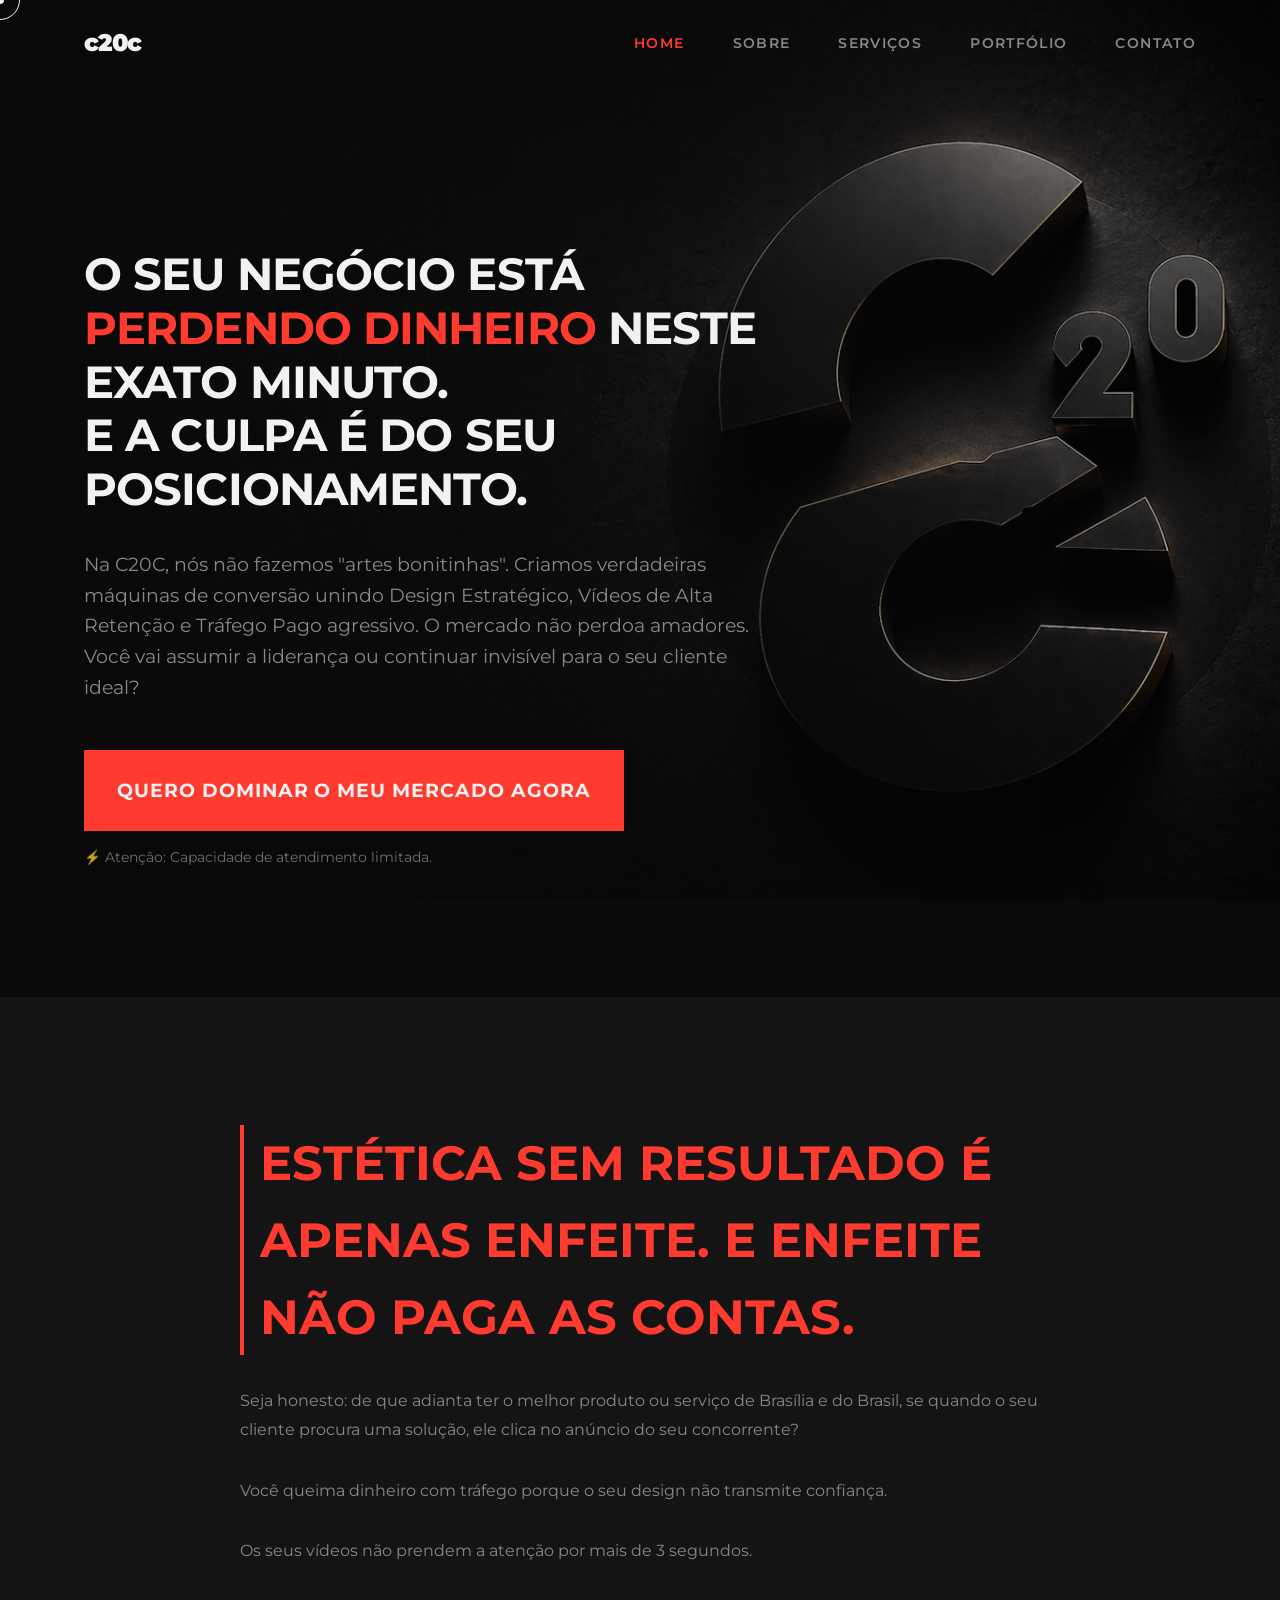
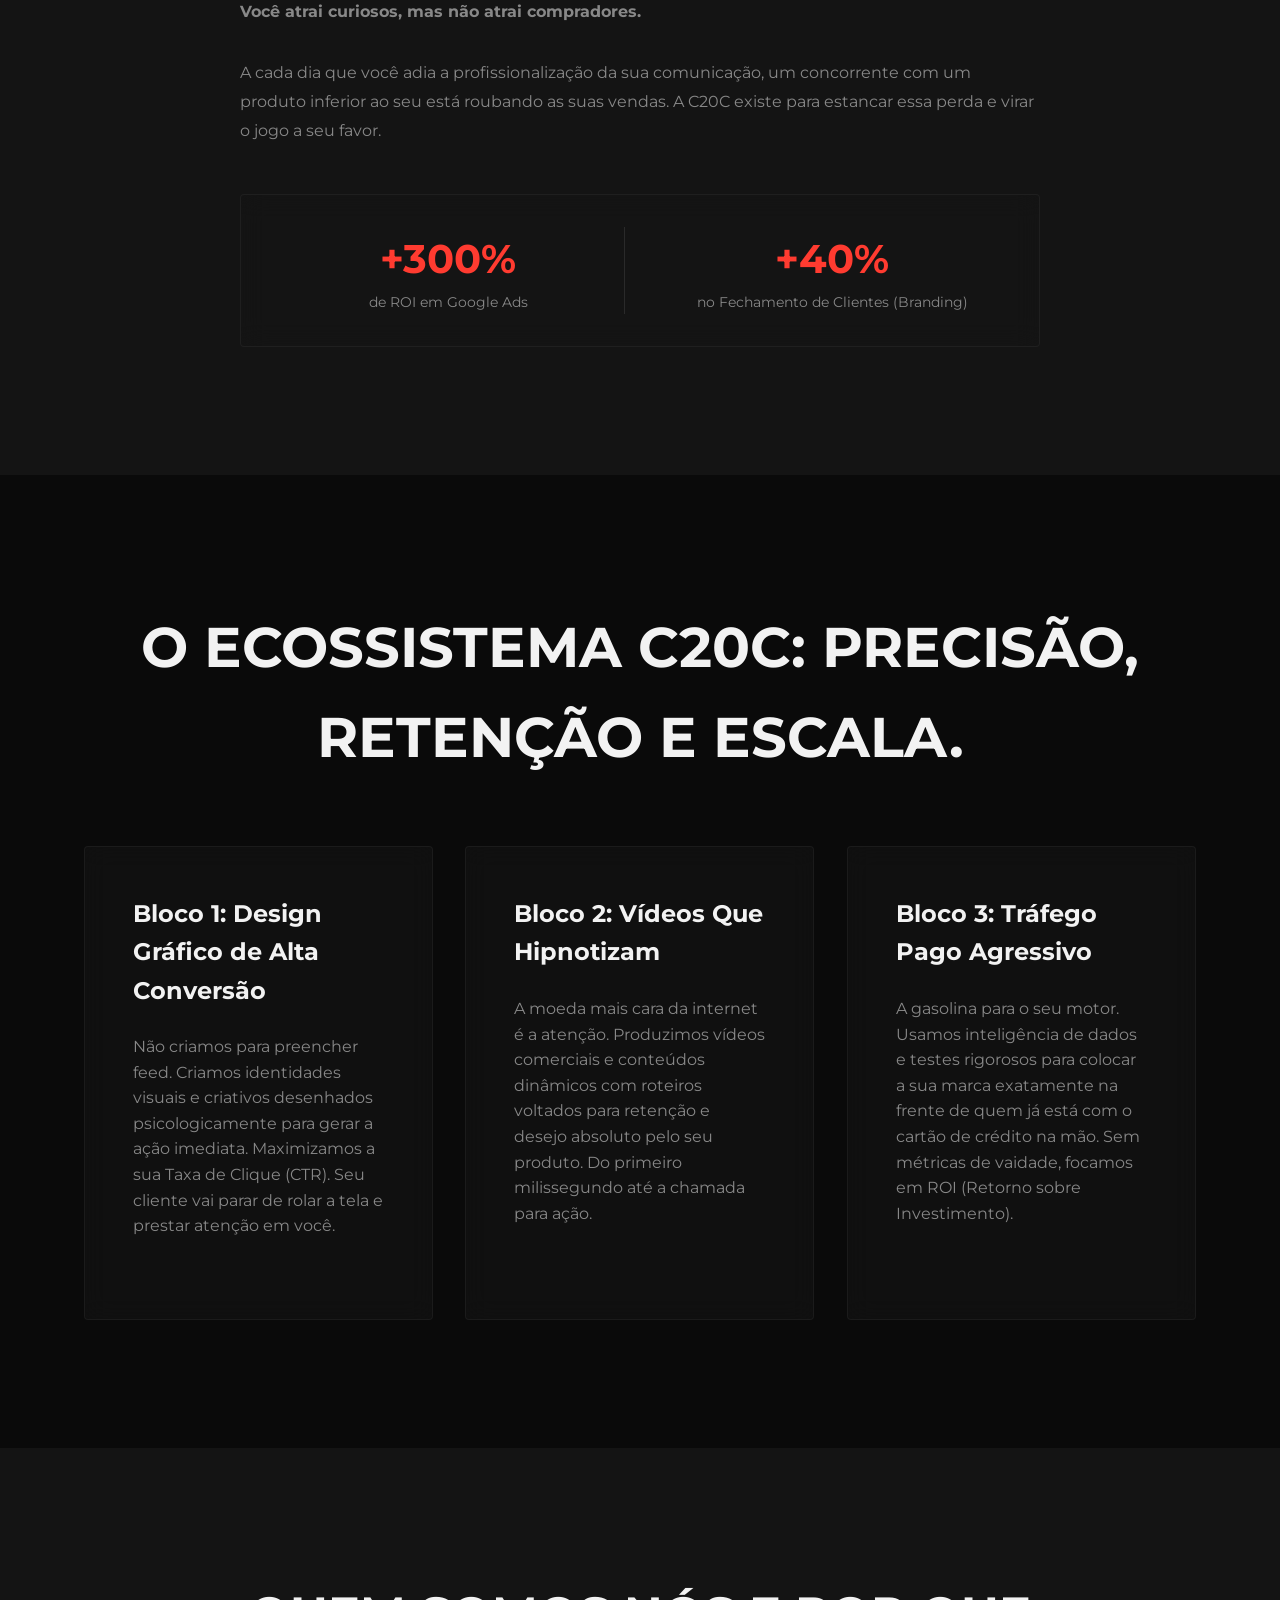
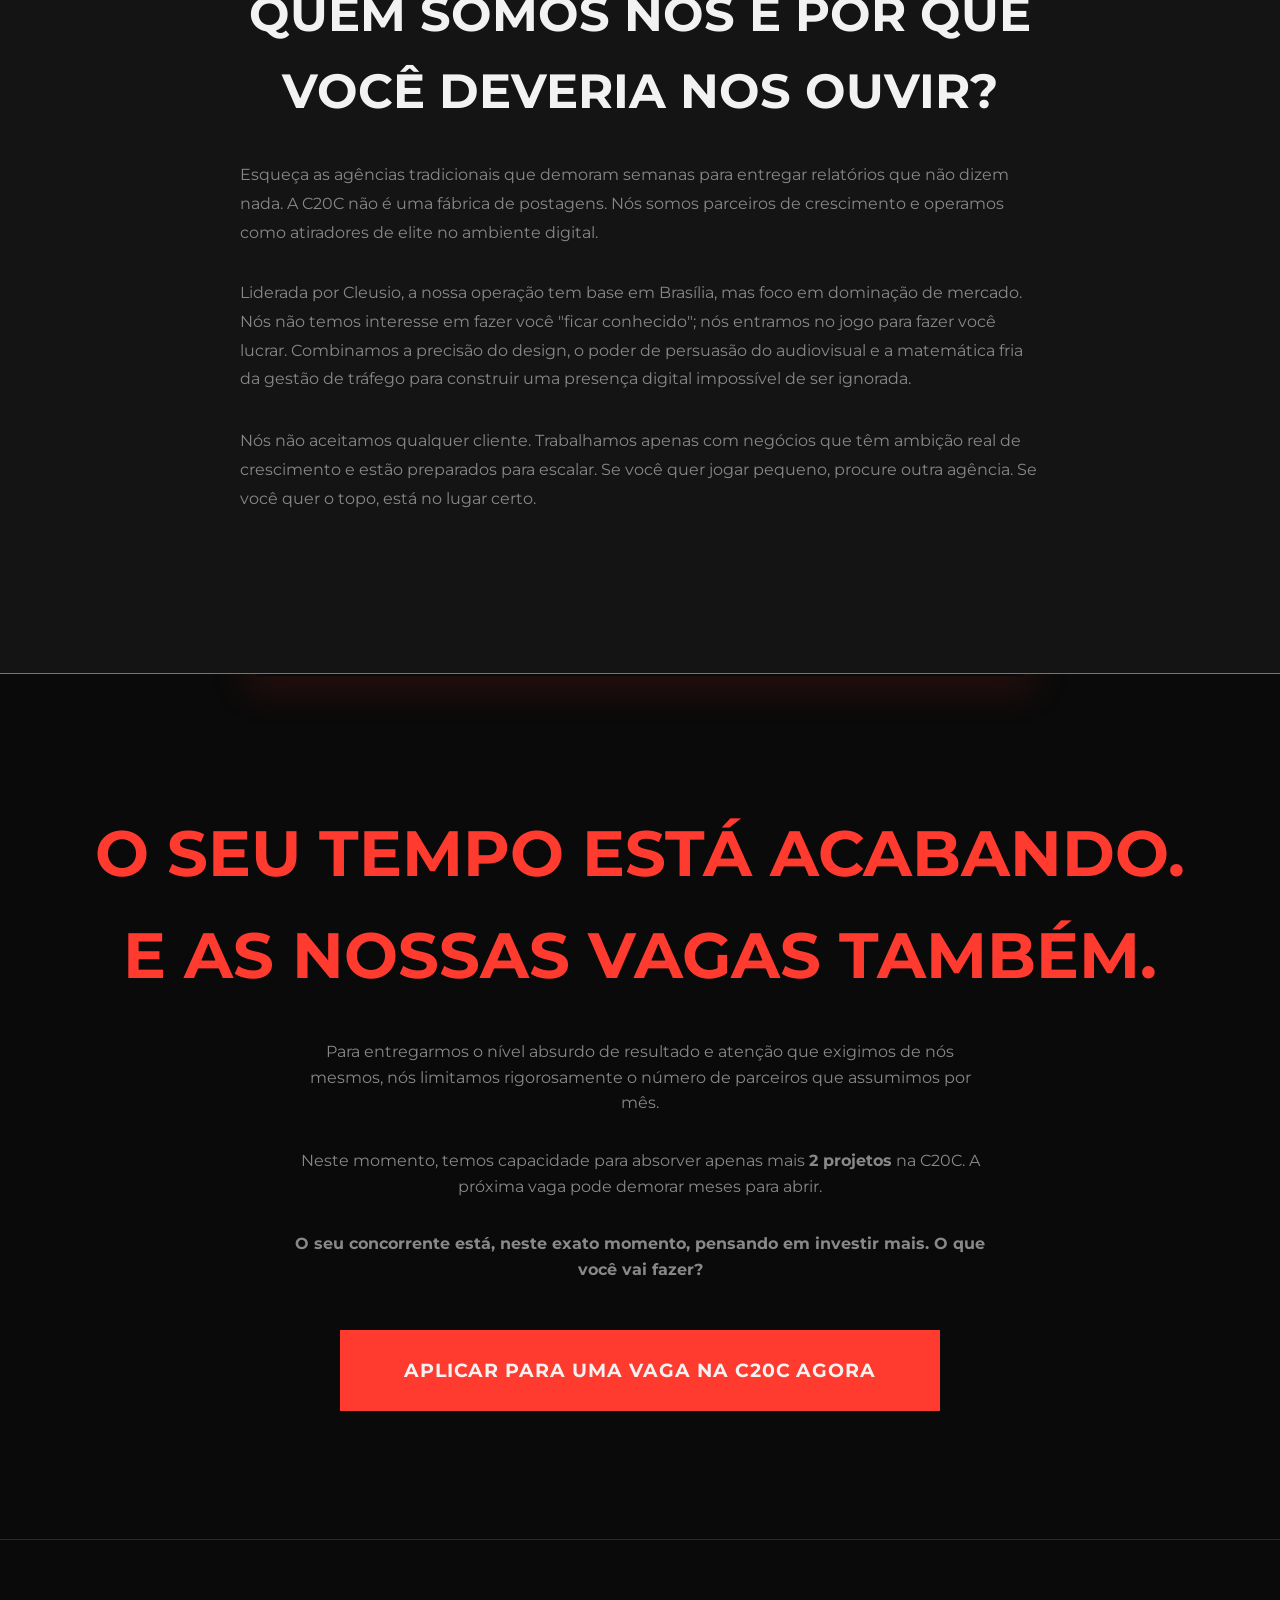
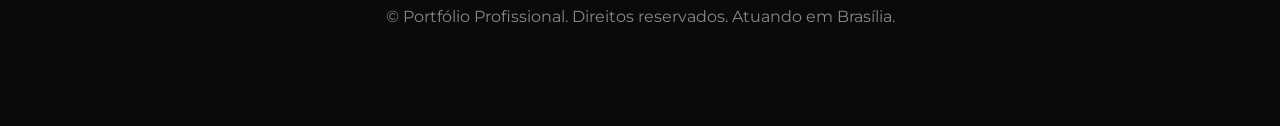
==== index.html @ b5552719 "Convert PHP project to pure HTML for Vercel deployment" ====
<!DOCTYPE html>
<html lang="pt-BR">
<head>
    <meta charset="UTF-8">
    <meta name="viewport" content="width=device-width, initial-scale=1.0">
    <title>Portfólio Profissional | Design, Vídeo e Tráfego</title>
    <link rel="stylesheet" href="assets/css/style.css">
</head>
<body>

<!-- Custom Cursor Elements -->
<div class="cursor-dot"></div>
<div class="cursor-outline"></div>

<header id="main-header">
    <div class="container nav-container">
        <a href="index.html" class="logo">c20c</a>
        <button class="mobile-toggle" aria-label="Abrir menu">
            <span></span><span></span><span></span>
        </button>
        <nav class="nav-menu">
            <ul>
                <li><a href="index.php" class="active">Home</a></li>
                <li><a href="sobre.html" class="">Sobre</a></li>
                <li><a href="servicos.html" class="">Serviços</a></li>
                <li><a href="portfolio.html" class="">Portfólio</a></li>
                <li><a href="contato.html" class="">Contato</a></li>
            </ul>
        </nav>
    </div>
</header>
<main>



<!-- CABEÇALHO DA LANDING PAGE -->
<section class="section hero-section">
    <div class="container hero-container" style="padding-top: 120px; display: flex; align-items: center; min-height: 80vh;">
        
        <!-- Coluna Esquerda: Textos e Botões -->
        <div class="hero-content" style="max-width: 700px; text-align: left;">
            <h1 class="animate-on-scroll" style="font-size: clamp(1.8rem, 3.5vw, 2.8rem); line-height: 1.2; letter-spacing: -0.02em;">
                O SEU NEGÓCIO ESTÁ <span style="color: var(--accent);">PERDENDO DINHEIRO</span> NESTE EXATO MINUTO.<br>E A CULPA É DO SEU POSICIONAMENTO.
            </h1>
            <p class="hero-subtitle animate-on-scroll" style="margin: 2rem 0; font-size: 1.2rem; color: var(--text-muted);">
                Na C20C, nós não fazemos "artes bonitinhas". Criamos verdadeiras máquinas de conversão unindo Design Estratégico, Vídeos de Alta Retenção e Tráfego Pago agressivo. O mercado não perdoa amadores. Você vai assumir a liderança ou continuar invisível para o seu cliente ideal?
            </p>
            <div class="cta-group animate-on-scroll" style="display: flex; flex-direction: column; align-items: flex-start; gap: 0.5rem; margin-top: 3rem;">
                <a href="https://wa.me/244935633735?text=Ol%C3%A1%21%20Quero%20dominar%20o%20meu%20mercado." target="_blank" class="btn btn-giant" style="max-width: fit-content; padding-left: 2rem; padding-right: 2rem;">QUERO DOMINAR O MEU MERCADO AGORA</a>
                <span style="font-size: 0.85rem; color: var(--text-muted); opacity: 0.8; font-family: var(--font-heading); margin-top: 0.5rem;">⚡ Atenção: Capacidade de atendimento limitada.</span>
            </div>
        </div>

    </div>
</section>

<!-- SEÇÃO 1: A DOR E A NECESSIDADE -->
<section class="section" style="background: var(--bg-panel);">
    <div class="container">
        <div style="max-width: 800px; margin: 0 auto;">
            <h2 class="animate-on-scroll" style="color: var(--accent); font-size: clamp(1.8rem, 4vw, 3rem); margin-bottom: 2rem; border-left: 4px solid var(--accent); padding-left: 1rem;">
                ESTÉTICA SEM RESULTADO É APENAS ENFEITE. E ENFEITE NÃO PAGA AS CONTAS.
            </h2>
            <div class="animate-on-scroll" style="font-size: 1.15rem; line-height: 1.8;">
                <p>Seja honesto: de que adianta ter o melhor produto ou serviço de Brasília e do Brasil, se quando o seu cliente procura uma solução, ele clica no anúncio do seu concorrente?</p>
                <p>Você queima dinheiro com tráfego porque o seu design não transmite confiança.</p>
                <p>Os seus vídeos não prendem a atenção por mais de 3 segundos.</p>
                <p><strong>Você atrai curiosos, mas não atrai compradores.</strong></p>
                <p>A cada dia que você adia a profissionalização da sua comunicação, um concorrente com um produto inferior ao seu está roubando as suas vendas. A C20C existe para estancar essa perda e virar o jogo a seu favor.</p>
            </div>
            
            <!-- Provas -->
            <div class="glass-panel animate-on-scroll" style="margin-top: 3rem; padding: 2rem; display: flex; flex-wrap: wrap; gap: 2rem; justify-content: center;">
                <div style="flex: 1; min-width: 200px; text-align: center; border-right: 1px solid var(--border-color);">
                    <strong style="font-size: 2.5rem; color: var(--accent); font-family: var(--font-heading);">+300%</strong>
                    <p style="margin:0; font-size:0.9rem;">de ROI em Google Ads</p>
                </div>
                <div style="flex: 1; min-width: 200px; text-align: center;">
                    <strong style="font-size: 2.5rem; color: var(--accent); font-family: var(--font-heading);">+40%</strong>
                    <p style="margin:0; font-size:0.9rem;">no Fechamento de Clientes (Branding)</p>
                </div>
            </div>
        </div>
    </div>
</section>

<!-- SEÇÃO 2: A SOLUÇÃO (O Arsenal da C20C) -->
<section class="section">
    <div class="container">
        <h2 class="animate-on-scroll" style="text-align: center; margin-bottom: 4rem; font-size: clamp(2rem, 5vw, 3.5rem);">O ECOSSISTEMA C20C: PRECISÃO, RETENÇÃO E ESCALA.</h2>
        
        <div style="display: grid; grid-template-columns: repeat(auto-fit, minmax(300px, 1fr)); gap: 2rem;">
            <div class="glass-panel animate-on-scroll" style="padding: 3rem;">
                <h3 style="color: var(--text-main); margin-bottom: 1.5rem; font-size: 1.5rem;">Bloco 1: Design Gráfico de Alta Conversão</h3>
                <p style="font-size: 1rem;">Não criamos para preencher feed. Criamos identidades visuais e criativos desenhados psicologicamente para gerar a ação imediata. Maximizamos a sua Taxa de Clique (CTR). Seu cliente vai parar de rolar a tela e prestar atenção em você.</p>
            </div>
            
            <div class="glass-panel animate-on-scroll" style="padding: 3rem;">
                <h3 style="color: var(--text-main); margin-bottom: 1.5rem; font-size: 1.5rem;">Bloco 2: Vídeos Que Hipnotizam</h3>
                <p style="font-size: 1rem;">A moeda mais cara da internet é a atenção. Produzimos vídeos comerciais e conteúdos dinâmicos com roteiros voltados para retenção e desejo absoluto pelo seu produto. Do primeiro milissegundo até a chamada para ação.</p>
            </div>
            
            <div class="glass-panel animate-on-scroll" style="padding: 3rem;">
                <h3 style="color: var(--text-main); margin-bottom: 1.5rem; font-size: 1.5rem;">Bloco 3: Tráfego Pago Agressivo</h3>
                <p style="font-size: 1rem;">A gasolina para o seu motor. Usamos inteligência de dados e testes rigorosos para colocar a sua marca exatamente na frente de quem já está com o cartão de crédito na mão. Sem métricas de vaidade, focamos em ROI (Retorno sobre Investimento).</p>
            </div>
        </div>
    </div>
</section>

<!-- SEÇÃO 3: SOBRE A AGÊNCIA -->
<section class="section" style="background: var(--bg-panel);">
    <div class="container">
        <div style="max-width: 800px; margin: 0 auto; text-align: center;">
            <h2 class="animate-on-scroll" style="margin-bottom: 2rem; font-size: clamp(1.8rem, 4vw, 3rem);">QUEM SOMOS NÓS E POR QUE VOCÊ DEVERIA NOS OUVIR?</h2>
            <div class="animate-on-scroll" style="text-align: left; font-size: 1.15rem; line-height: 1.8;">
                <p>Esqueça as agências tradicionais que demoram semanas para entregar relatórios que não dizem nada. A C20C não é uma fábrica de postagens. Nós somos parceiros de crescimento e operamos como atiradores de elite no ambiente digital.</p>
                <p>Liderada por Cleusio, a nossa operação tem base em Brasília, mas foco em dominação de mercado. Nós não temos interesse em fazer você "ficar conhecido"; nós entramos no jogo para fazer você lucrar. Combinamos a precisão do design, o poder de persuasão do audiovisual e a matemática fria da gestão de tráfego para construir uma presença digital impossível de ser ignorada.</p>
                <p>Nós não aceitamos qualquer cliente. Trabalhamos apenas com negócios que têm ambição real de crescimento e estão preparados para escalar. Se você quer jogar pequeno, procure outra agência. Se você quer o topo, está no lugar certo.</p>
            </div>
        </div>
    </div>
</section>

<!-- SEÇÃO 4: ESCASSEZ EXTREMA E CHAMADA FINAL -->
<section class="section" style="text-align: center; border-top: 1px solid var(--accent); position: relative; overflow: hidden;">
    <!-- Pseudo glow effect -->
    <div style="position: absolute; top: 0; left: 50%; transform: translateX(-50%); width: 60%; height: 2px; box-shadow: 0 0 40px 10px rgba(255, 59, 48, 0.2);"></div>
    
    <div class="container animate-on-scroll">
        <h2 style="color: var(--accent); font-size: clamp(2rem, 5vw, 4rem); margin-bottom: 2rem;">O SEU TEMPO ESTÁ ACABANDO.<br>E AS NOSSAS VAGAS TAMBÉM.</h2>
        <div style="max-width: 700px; margin: 0 auto 3rem auto; font-size: 1.2rem;">
            <p>Para entregarmos o nível absurdo de resultado e atenção que exigimos de nós mesmos, nós limitamos rigorosamente o número de parceiros que assumimos por mês.</p>
            <p>Neste momento, temos capacidade para absorver apenas mais <strong>2 projetos</strong> na C20C. A próxima vaga pode demorar meses para abrir.</p>
            <p><strong>O seu concorrente está, neste exato momento, pensando em investir mais. O que você vai fazer?</strong></p>
        </div>
        
        <a href="https://wa.me/244935633735?text=Ol%C3%A1%21%20Gostaria%20de%20aplicar%20para%20uma%20das%20vagas%20da%20C20C%20com%20urg%C3%AAncia." target="_blank" class="btn btn-giant animate-on-scroll" style="animation: pulse 2s infinite;">APLICAR PARA UMA VAGA NA C20C AGORA</a>
    </div>
</section>



</main>
<footer>
    <div class="container">
        <p>&copy; <?php echo date('Y'); ?> Portfólio Profissional. Direitos reservados. Atuando em Brasília.</p>
    </div>
</footer>

<script src="assets/js/main.js"></script>
</body>
</html>
---- assets/css/style.css ----
@import url('https://fonts.googleapis.com/css2?family=Cormorant+Garamond:wght@300;400;600&family=Montserrat:wght@300;400;700;900&display=swap');

html {
  scroll-behavior: smooth;
}

:root {
  /* Dark Premium Palette (No Neon) */
  --bg-dark: #0A0A0A;
  --bg-panel: #141414;
  --text-main: #F2F2F2;
  --text-muted: #888888;
  --accent: #FF3B30; /* Red/Orange agressivo para conversão */
  --border-color: #2A2A2A;
  
  /* Typography */
  --font-heading: 'Montserrat', sans-serif;
  --font-body: 'Montserrat', sans-serif;
  
  /* Transitions */
  --transition-smooth: all 0.4s cubic-bezier(0.25, 0.46, 0.45, 0.94);
  --glass-bg: rgba(20, 20, 20, 0.6);
  --glass-border: rgba(255, 255, 255, 0.05);
}

@keyframes pulse {
  0%, 100% { opacity: 1; transform: translateX(0); }
  50% { opacity: 0.5; transform: translateX(5px); }
}

* {
  margin: 0;
  padding: 0;
  box-sizing: border-box;
}

body {
  background-color: var(--bg-dark);
  background-image: url('../images/bg-c20c.png'); /* Imagem cobrindo o site todo */
  background-size: cover;
  background-position: center;
  background-attachment: fixed;
  color: var(--text-main);
  font-family: var(--font-body);
  font-size: 1rem;
  line-height: 1.6;
  overflow-x: hidden;
  /* Custom Cursor Base */
  cursor: none;
}

.cursor-dot {
  width: 8px;
  height: 8px;
  background-color: var(--text-main);
}

.cursor-outline {
  width: 40px;
  height: 40px;
  border: 1px solid var(--text-main);
}

.cursor-dot, .cursor-outline {
  position: fixed;
  top: 0;
  left: 0;
  transform: translate(-50%, -50%);
  border-radius: 50%;
  z-index: 9999;
  pointer-events: none;
  transition: transform 0.15s ease-out, background-color 0.15s;
}

/* Horizontal Scroll Utilities for Servicos */
.h-scroll-container {
  display: flex;
  overflow-x: auto;
  scroll-snap-type: x mandatory;
  -webkit-overflow-scrolling: touch;
  gap: 2rem;
  padding: 4rem 5%;
  /* Hide scrollbar */
  scrollbar-width: none;
}
.h-scroll-container::-webkit-scrollbar {
  display: none;
}
.scroll-item {
  scroll-snap-align: center;
  flex: 0 0 calc(100vw - 10%); /* mostly full width minus padding */
  max-width: 900px;
  display: flex;
  flex-direction: column;
}
@media (min-width: 1024px) {
  .scroll-item {
    flex-direction: row;
    flex: 0 0 80vw;
    align-items: center;
    gap: 4rem;
  }
}
.oversized-text {
  font-family: var(--font-heading);
  letter-spacing: -0.02em;
  font-weight: 700;
  line-height: 1.1;
  text-transform: uppercase;
}

.oversized-text {
  font-size: clamp(2rem, 5vw, 4.5rem);
  font-weight: 900;
  letter-spacing: -0.05em;
  color: var(--text-main);
  margin-bottom: 1rem;
}

p {
  color: var(--text-muted);
  margin-bottom: 2rem;
  font-size: clamp(1rem, 1.2vw, 1.15rem);
}

/* Glassmorphism & Cards */
.glass-panel {
  background: var(--glass-bg);
  backdrop-filter: blur(12px);
  -webkit-backdrop-filter: blur(12px);
  border: 1px solid var(--glass-border);
  border-radius: 4px;
}

/* Layout Utilities */
.container {
  width: 90%;
  max-width: 1400px;
  margin: 0 auto;
  padding: 0 20px;
}

.section {
  padding: 8rem 0;
  position: relative;
}

/* Navigation & Mobile Menu */
header {
  position: fixed;
  top: 0;
  width: 100%;
  z-index: 1000;
  padding: 1.5rem 0;
  background: transparent;
  transition: var(--transition-smooth);
}

header.scrolled {
  background: var(--glass-bg);
  backdrop-filter: blur(20px);
  border-bottom: 1px solid var(--glass-border);
}

.nav-container {
  display: flex;
  justify-content: space-between;
  align-items: center;
}

.logo {
  font-family: var(--font-heading);
  font-size: 1.5rem;
  font-weight: 900;
  text-decoration: none;
  color: var(--text-main);
  letter-spacing: -0.05em;
  position: relative;
  z-index: 1001; /* Above mobile menu */
}

/* Hero Section */
.hero-section {
  position: relative;
  z-index: 1;
}

.hero-section::before {
  content: '';
  position: absolute;
  top: 0;
  left: 0;
  width: 100%;
  height: 100%;
  /* Gradiente escuro na esquerda para dar leitura ao texto, ficando mais transparente na direita */
  background: linear-gradient(to right, rgba(10,10,10,0.95) 0%, rgba(10,10,10,0.7) 45%, rgba(10,10,10,0.2) 100%);
  z-index: -1;
}

.hero-content {
  position: relative;
  z-index: 2;
}

.nav-menu {
  display: flex;
}

nav ul {
  display: flex;
  list-style: none;
  gap: 3rem;
}

nav a {
  text-decoration: none;
  color: var(--text-muted);
  font-family: var(--font-heading);
  font-size: 0.85rem;
  font-weight: 600;
  text-transform: uppercase;
  letter-spacing: 0.1em;
  transition: var(--transition-smooth);
}

nav a:hover, nav a.active {
  color: var(--accent);
}

/* Mobile Toggle */
.mobile-toggle {
  display: none;
  flex-direction: column;
  gap: 6px;
  background: none;
  border: none;
  cursor: pointer;
  z-index: 1001;
  padding: 5px;
}

.mobile-toggle span {
  width: 30px;
  height: 2px;
  background-color: var(--text-main);
  transition: var(--transition-smooth);
}

.mobile-toggle.active span:nth-child(1) {
  transform: translateY(8px) rotate(45deg);
}

.mobile-toggle.active span:nth-child(2) {
  opacity: 0;
}

.mobile-toggle.active span:nth-child(3) {
  transform: translateY(-8px) rotate(-45deg);
}

@media (max-width: 768px) {
  .mobile-toggle {
    display: flex;
  }
  
  .nav-menu {
    position: fixed;
    top: 0;
    right: -100%;
    width: 100vw;
    height: 100vh;
    background: var(--bg-dark);
    flex-direction: column;
    justify-content: center;
    align-items: center;
    transition: right 0.4s cubic-bezier(0.77, 0, 0.175, 1);
  }
  
  .nav-menu.active {
    right: 0;
  }
  
  nav ul {
    flex-direction: column;
    align-items: center;
    gap: 2rem;
  }
  
  nav a {
    font-size: 1.5rem;
  }
  
  .hide-mobile {
    display: none;
  }
  
  .services-nav-header {
    flex-direction: column !important;
    align-items: flex-start !important;
    gap: 1.5rem !important;
  }
  
  .nav-btn {
    padding: 0.8rem 1.2rem !important;
    font-size: 1.2rem !important;
  }
}

/* Animations Scroll Reveal */
.animate-on-scroll {
  opacity: 0;
  transform: translateY(30px);
  transition: opacity 0.8s ease-out, transform 0.8s cubic-bezier(0.25, 0.46, 0.45, 0.94);
  will-change: opacity, transform;
}

.animate-on-scroll.visible {
  opacity: 1;
  transform: translateY(0);
}

/* Base Buttons */
.btn {
  display: inline-block;
  padding: 1.2rem 2.5rem;
  font-family: var(--font-heading);
  font-weight: 700;
  text-transform: uppercase;
  letter-spacing: 0.05em;
  text-decoration: none;
  font-size: 0.9rem;
  color: var(--text-main);
  background-color: var(--accent);
  border: 1px solid var(--accent);
  transition: var(--transition-smooth);
  cursor: pointer;
  text-align: center;
}

.btn-secondary {
  background-color: transparent;
  color: var(--text-main);
  border-color: var(--text-main);
}

.btn:hover {
  background-color: transparent;
  color: var(--accent);
}

.btn-secondary:hover {
  background-color: var(--text-main);
  color: var(--bg-dark);
}

.btn-giant {
  font-size: 1.2rem;
  padding: 1.5rem 3rem;
  width: 100%;
  max-width: 600px;
}

.services-nav-header {
  display: flex; 
  align-items: center; 
  justify-content: space-between; 
  margin-top: 2rem; 
  border-bottom: 1px solid var(--border-color); 
  padding-bottom: 1rem;
}

.nav-btn {
  padding: 0.5rem 1.5rem; 
  font-size: 1.2rem;
}

/* Footer */
footer {
  border-top: 1px solid var(--border-color);
  padding: 4rem 0;
  text-align: center;
  font-family: var(--font-heading);
  font-size: 0.9rem;
  color: var(--text-muted);
}
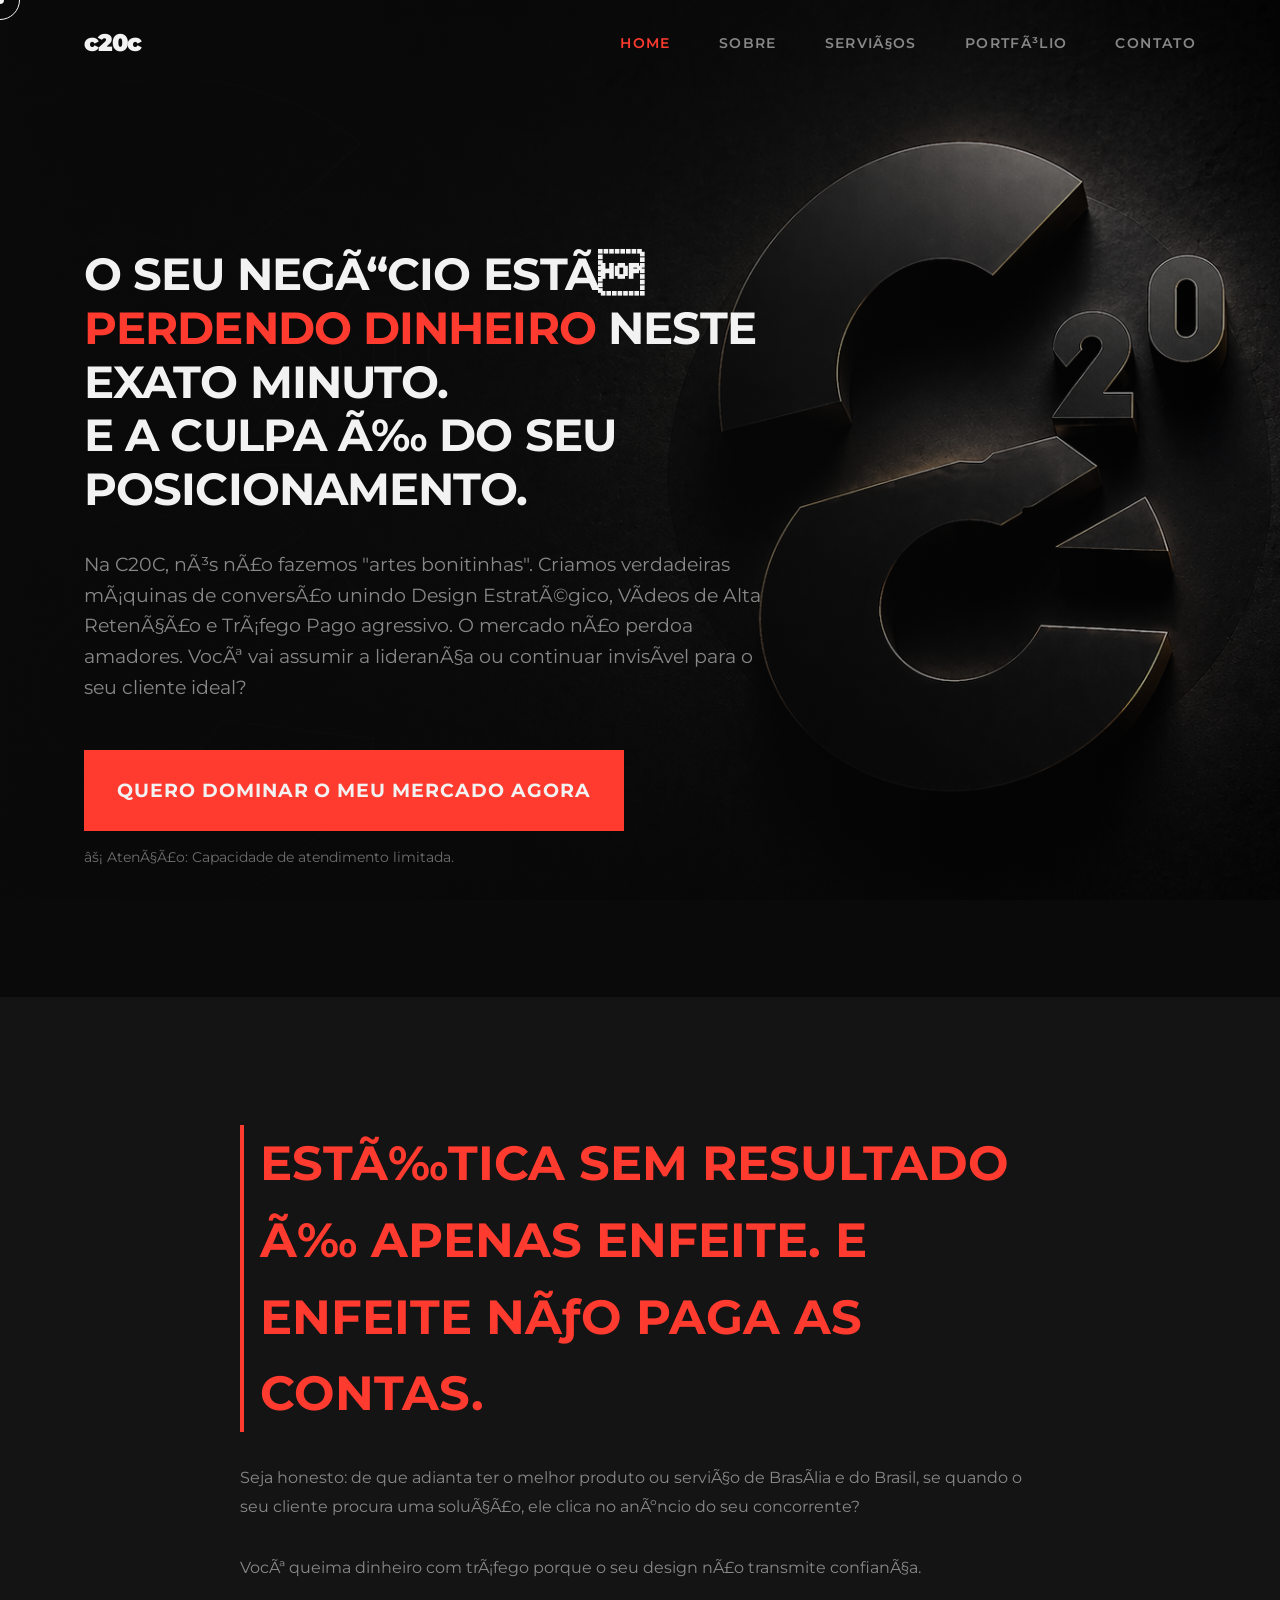
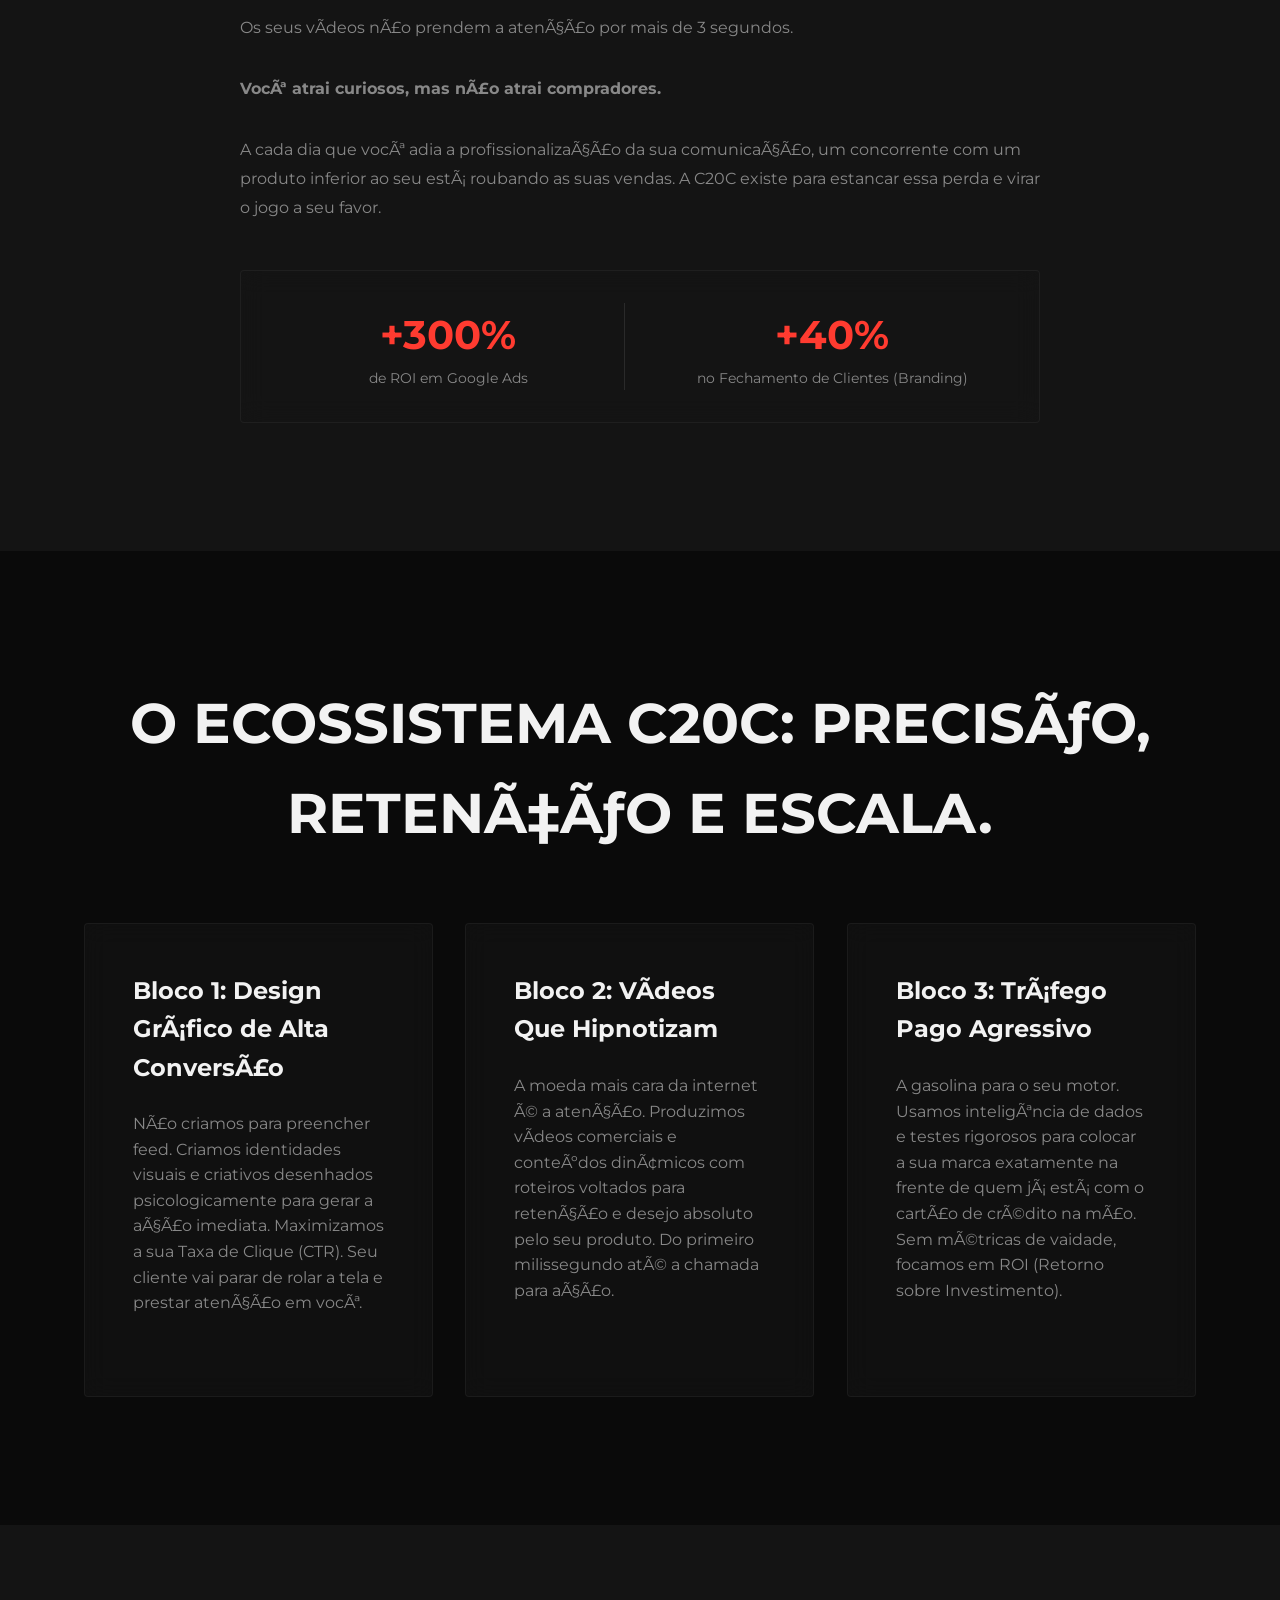
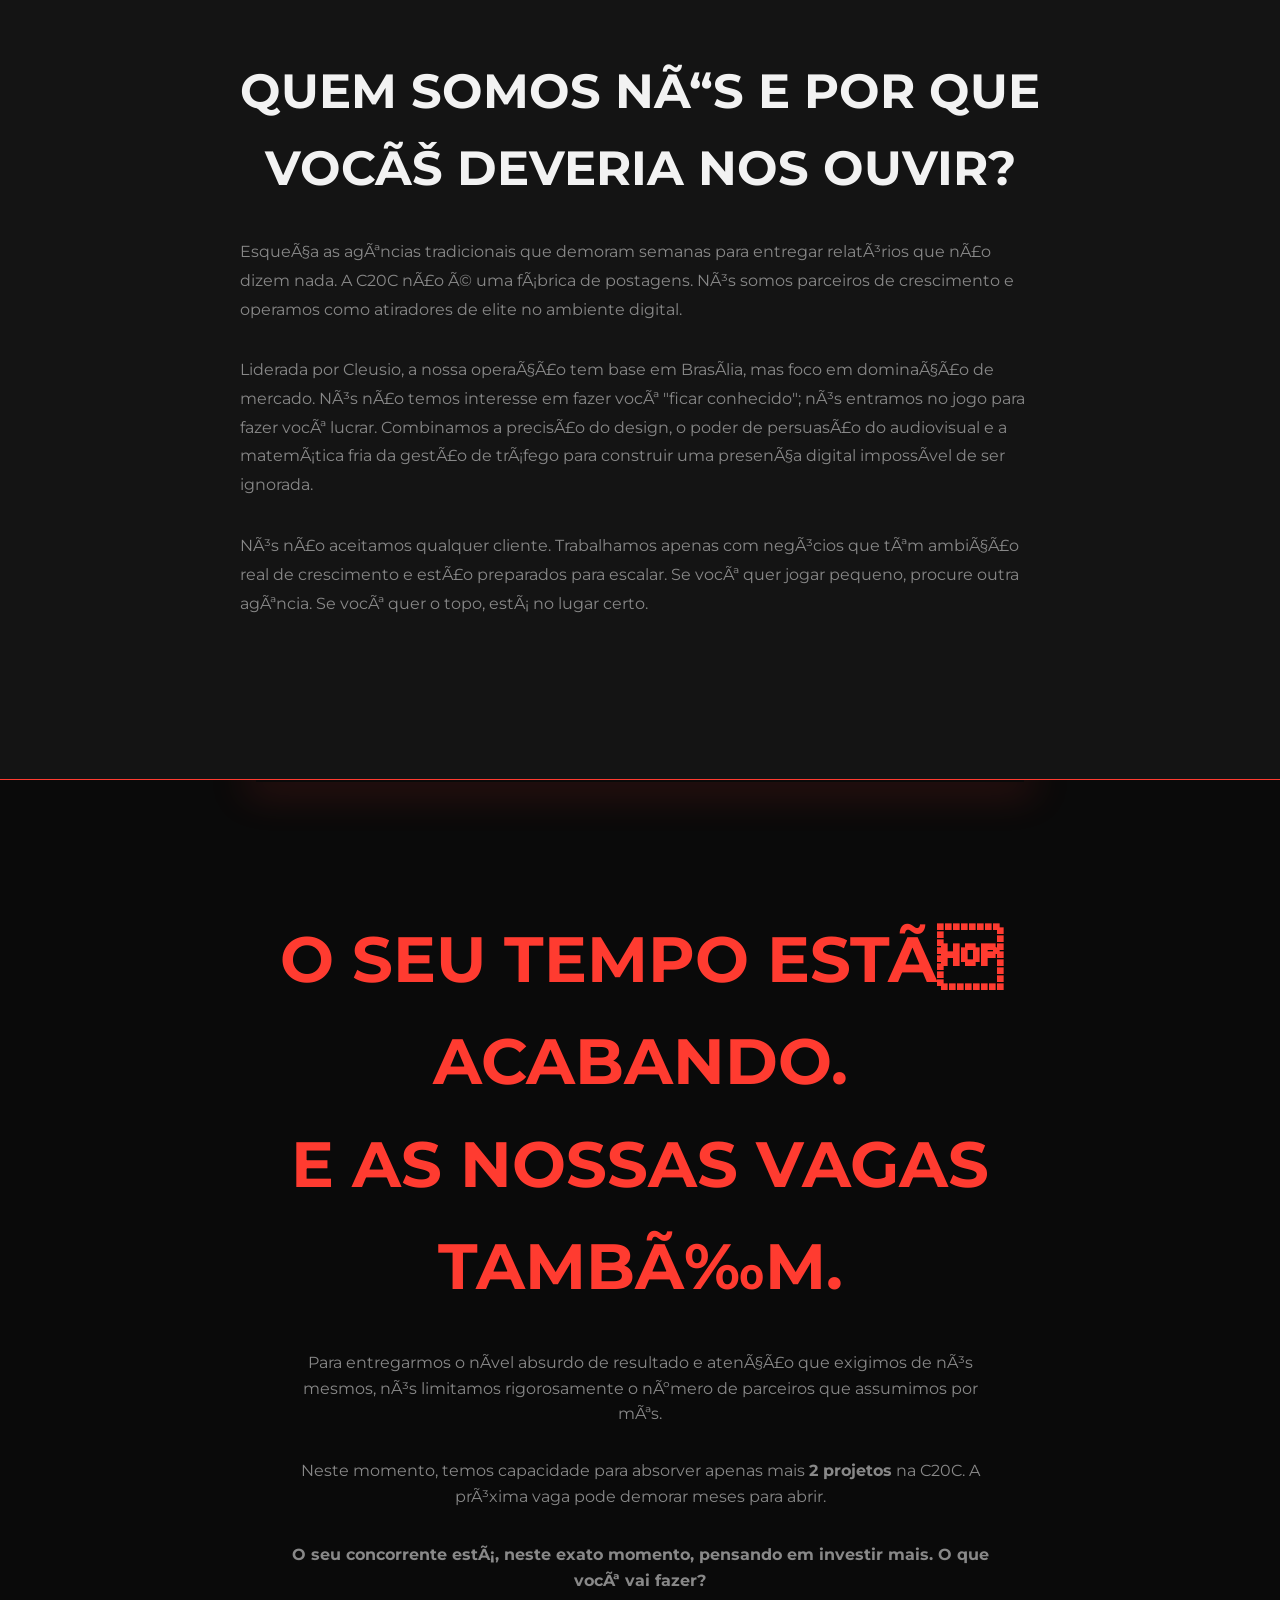
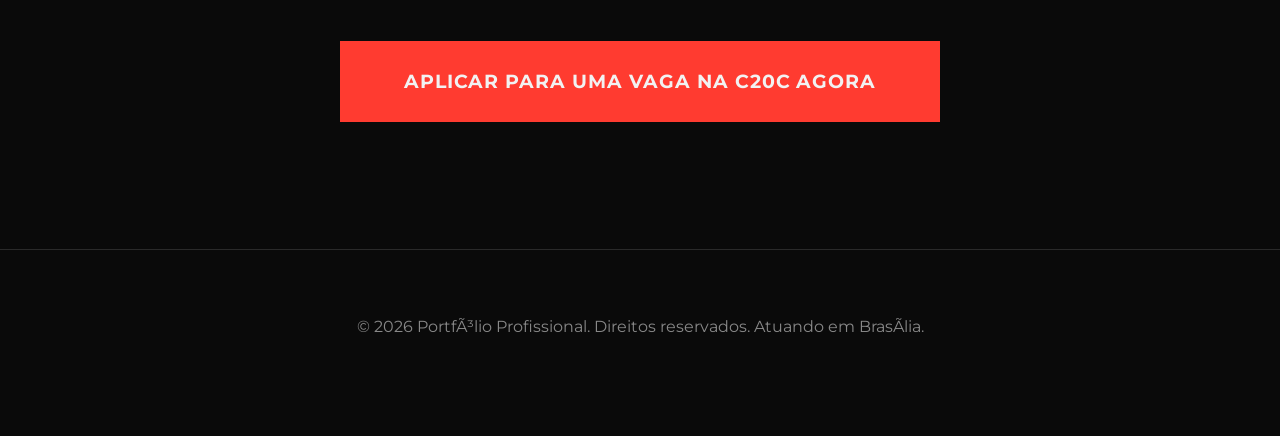
==== commit 1028cae8: "Fix trailing PHP links and date snippet" ====
--- a/index.html
+++ b/index.html
@@ -1,9 +1,9 @@
-<!DOCTYPE html>
+﻿<!DOCTYPE html>
 <html lang="pt-BR">
 <head>
     <meta charset="UTF-8">
     <meta name="viewport" content="width=device-width, initial-scale=1.0">
-    <title>Portfólio Profissional | Design, Vídeo e Tráfego</title>
+    <title>PortfÃ³lio Profissional | Design, VÃ­deo e TrÃ¡fego</title>
     <link rel="stylesheet" href="assets/css/style.css">
 </head>
 <body>
@@ -20,10 +20,10 @@
         </button>
         <nav class="nav-menu">
             <ul>
-                <li><a href="index.php" class="active">Home</a></li>
+                <li><a href="index.html" class="active">Home</a></li>
                 <li><a href="sobre.html" class="">Sobre</a></li>
-                <li><a href="servicos.html" class="">Serviços</a></li>
-                <li><a href="portfolio.html" class="">Portfólio</a></li>
+                <li><a href="servicos.html" class="">ServiÃ§os</a></li>
+                <li><a href="portfolio.html" class="">PortfÃ³lio</a></li>
                 <li><a href="contato.html" class="">Contato</a></li>
             </ul>
         </nav>
@@ -33,40 +33,40 @@
 
 
 
-<!-- CABEÇALHO DA LANDING PAGE -->
+<!-- CABEÃ‡ALHO DA LANDING PAGE -->
 <section class="section hero-section">
     <div class="container hero-container" style="padding-top: 120px; display: flex; align-items: center; min-height: 80vh;">
         
-        <!-- Coluna Esquerda: Textos e Botões -->
+        <!-- Coluna Esquerda: Textos e BotÃµes -->
         <div class="hero-content" style="max-width: 700px; text-align: left;">
             <h1 class="animate-on-scroll" style="font-size: clamp(1.8rem, 3.5vw, 2.8rem); line-height: 1.2; letter-spacing: -0.02em;">
-                O SEU NEGÓCIO ESTÁ <span style="color: var(--accent);">PERDENDO DINHEIRO</span> NESTE EXATO MINUTO.<br>E A CULPA É DO SEU POSICIONAMENTO.
+                O SEU NEGÃ“CIO ESTÃ <span style="color: var(--accent);">PERDENDO DINHEIRO</span> NESTE EXATO MINUTO.<br>E A CULPA Ã‰ DO SEU POSICIONAMENTO.
             </h1>
             <p class="hero-subtitle animate-on-scroll" style="margin: 2rem 0; font-size: 1.2rem; color: var(--text-muted);">
-                Na C20C, nós não fazemos "artes bonitinhas". Criamos verdadeiras máquinas de conversão unindo Design Estratégico, Vídeos de Alta Retenção e Tráfego Pago agressivo. O mercado não perdoa amadores. Você vai assumir a liderança ou continuar invisível para o seu cliente ideal?
+                Na C20C, nÃ³s nÃ£o fazemos "artes bonitinhas". Criamos verdadeiras mÃ¡quinas de conversÃ£o unindo Design EstratÃ©gico, VÃ­deos de Alta RetenÃ§Ã£o e TrÃ¡fego Pago agressivo. O mercado nÃ£o perdoa amadores. VocÃª vai assumir a lideranÃ§a ou continuar invisÃ­vel para o seu cliente ideal?
             </p>
             <div class="cta-group animate-on-scroll" style="display: flex; flex-direction: column; align-items: flex-start; gap: 0.5rem; margin-top: 3rem;">
                 <a href="https://wa.me/244935633735?text=Ol%C3%A1%21%20Quero%20dominar%20o%20meu%20mercado." target="_blank" class="btn btn-giant" style="max-width: fit-content; padding-left: 2rem; padding-right: 2rem;">QUERO DOMINAR O MEU MERCADO AGORA</a>
-                <span style="font-size: 0.85rem; color: var(--text-muted); opacity: 0.8; font-family: var(--font-heading); margin-top: 0.5rem;">⚡ Atenção: Capacidade de atendimento limitada.</span>
+                <span style="font-size: 0.85rem; color: var(--text-muted); opacity: 0.8; font-family: var(--font-heading); margin-top: 0.5rem;">âš¡ AtenÃ§Ã£o: Capacidade de atendimento limitada.</span>
             </div>
         </div>
 
     </div>
 </section>
 
-<!-- SEÇÃO 1: A DOR E A NECESSIDADE -->
+<!-- SEÃ‡ÃƒO 1: A DOR E A NECESSIDADE -->
 <section class="section" style="background: var(--bg-panel);">
     <div class="container">
         <div style="max-width: 800px; margin: 0 auto;">
             <h2 class="animate-on-scroll" style="color: var(--accent); font-size: clamp(1.8rem, 4vw, 3rem); margin-bottom: 2rem; border-left: 4px solid var(--accent); padding-left: 1rem;">
-                ESTÉTICA SEM RESULTADO É APENAS ENFEITE. E ENFEITE NÃO PAGA AS CONTAS.
+                ESTÃ‰TICA SEM RESULTADO Ã‰ APENAS ENFEITE. E ENFEITE NÃƒO PAGA AS CONTAS.
             </h2>
             <div class="animate-on-scroll" style="font-size: 1.15rem; line-height: 1.8;">
-                <p>Seja honesto: de que adianta ter o melhor produto ou serviço de Brasília e do Brasil, se quando o seu cliente procura uma solução, ele clica no anúncio do seu concorrente?</p>
-                <p>Você queima dinheiro com tráfego porque o seu design não transmite confiança.</p>
-                <p>Os seus vídeos não prendem a atenção por mais de 3 segundos.</p>
-                <p><strong>Você atrai curiosos, mas não atrai compradores.</strong></p>
-                <p>A cada dia que você adia a profissionalização da sua comunicação, um concorrente com um produto inferior ao seu está roubando as suas vendas. A C20C existe para estancar essa perda e virar o jogo a seu favor.</p>
+                <p>Seja honesto: de que adianta ter o melhor produto ou serviÃ§o de BrasÃ­lia e do Brasil, se quando o seu cliente procura uma soluÃ§Ã£o, ele clica no anÃºncio do seu concorrente?</p>
+                <p>VocÃª queima dinheiro com trÃ¡fego porque o seu design nÃ£o transmite confianÃ§a.</p>
+                <p>Os seus vÃ­deos nÃ£o prendem a atenÃ§Ã£o por mais de 3 segundos.</p>
+                <p><strong>VocÃª atrai curiosos, mas nÃ£o atrai compradores.</strong></p>
+                <p>A cada dia que vocÃª adia a profissionalizaÃ§Ã£o da sua comunicaÃ§Ã£o, um concorrente com um produto inferior ao seu estÃ¡ roubando as suas vendas. A C20C existe para estancar essa perda e virar o jogo a seu favor.</p>
             </div>
             
             <!-- Provas -->
@@ -84,55 +84,55 @@
     </div>
 </section>
 
-<!-- SEÇÃO 2: A SOLUÇÃO (O Arsenal da C20C) -->
+<!-- SEÃ‡ÃƒO 2: A SOLUÃ‡ÃƒO (O Arsenal da C20C) -->
 <section class="section">
     <div class="container">
-        <h2 class="animate-on-scroll" style="text-align: center; margin-bottom: 4rem; font-size: clamp(2rem, 5vw, 3.5rem);">O ECOSSISTEMA C20C: PRECISÃO, RETENÇÃO E ESCALA.</h2>
+        <h2 class="animate-on-scroll" style="text-align: center; margin-bottom: 4rem; font-size: clamp(2rem, 5vw, 3.5rem);">O ECOSSISTEMA C20C: PRECISÃƒO, RETENÃ‡ÃƒO E ESCALA.</h2>
         
         <div style="display: grid; grid-template-columns: repeat(auto-fit, minmax(300px, 1fr)); gap: 2rem;">
             <div class="glass-panel animate-on-scroll" style="padding: 3rem;">
-                <h3 style="color: var(--text-main); margin-bottom: 1.5rem; font-size: 1.5rem;">Bloco 1: Design Gráfico de Alta Conversão</h3>
-                <p style="font-size: 1rem;">Não criamos para preencher feed. Criamos identidades visuais e criativos desenhados psicologicamente para gerar a ação imediata. Maximizamos a sua Taxa de Clique (CTR). Seu cliente vai parar de rolar a tela e prestar atenção em você.</p>
+                <h3 style="color: var(--text-main); margin-bottom: 1.5rem; font-size: 1.5rem;">Bloco 1: Design GrÃ¡fico de Alta ConversÃ£o</h3>
+                <p style="font-size: 1rem;">NÃ£o criamos para preencher feed. Criamos identidades visuais e criativos desenhados psicologicamente para gerar a aÃ§Ã£o imediata. Maximizamos a sua Taxa de Clique (CTR). Seu cliente vai parar de rolar a tela e prestar atenÃ§Ã£o em vocÃª.</p>
             </div>
             
             <div class="glass-panel animate-on-scroll" style="padding: 3rem;">
-                <h3 style="color: var(--text-main); margin-bottom: 1.5rem; font-size: 1.5rem;">Bloco 2: Vídeos Que Hipnotizam</h3>
-                <p style="font-size: 1rem;">A moeda mais cara da internet é a atenção. Produzimos vídeos comerciais e conteúdos dinâmicos com roteiros voltados para retenção e desejo absoluto pelo seu produto. Do primeiro milissegundo até a chamada para ação.</p>
+                <h3 style="color: var(--text-main); margin-bottom: 1.5rem; font-size: 1.5rem;">Bloco 2: VÃ­deos Que Hipnotizam</h3>
+                <p style="font-size: 1rem;">A moeda mais cara da internet Ã© a atenÃ§Ã£o. Produzimos vÃ­deos comerciais e conteÃºdos dinÃ¢micos com roteiros voltados para retenÃ§Ã£o e desejo absoluto pelo seu produto. Do primeiro milissegundo atÃ© a chamada para aÃ§Ã£o.</p>
             </div>
             
             <div class="glass-panel animate-on-scroll" style="padding: 3rem;">
-                <h3 style="color: var(--text-main); margin-bottom: 1.5rem; font-size: 1.5rem;">Bloco 3: Tráfego Pago Agressivo</h3>
-                <p style="font-size: 1rem;">A gasolina para o seu motor. Usamos inteligência de dados e testes rigorosos para colocar a sua marca exatamente na frente de quem já está com o cartão de crédito na mão. Sem métricas de vaidade, focamos em ROI (Retorno sobre Investimento).</p>
+                <h3 style="color: var(--text-main); margin-bottom: 1.5rem; font-size: 1.5rem;">Bloco 3: TrÃ¡fego Pago Agressivo</h3>
+                <p style="font-size: 1rem;">A gasolina para o seu motor. Usamos inteligÃªncia de dados e testes rigorosos para colocar a sua marca exatamente na frente de quem jÃ¡ estÃ¡ com o cartÃ£o de crÃ©dito na mÃ£o. Sem mÃ©tricas de vaidade, focamos em ROI (Retorno sobre Investimento).</p>
             </div>
         </div>
     </div>
 </section>
 
-<!-- SEÇÃO 3: SOBRE A AGÊNCIA -->
+<!-- SEÃ‡ÃƒO 3: SOBRE A AGÃŠNCIA -->
 <section class="section" style="background: var(--bg-panel);">
     <div class="container">
         <div style="max-width: 800px; margin: 0 auto; text-align: center;">
-            <h2 class="animate-on-scroll" style="margin-bottom: 2rem; font-size: clamp(1.8rem, 4vw, 3rem);">QUEM SOMOS NÓS E POR QUE VOCÊ DEVERIA NOS OUVIR?</h2>
+            <h2 class="animate-on-scroll" style="margin-bottom: 2rem; font-size: clamp(1.8rem, 4vw, 3rem);">QUEM SOMOS NÃ“S E POR QUE VOCÃŠ DEVERIA NOS OUVIR?</h2>
             <div class="animate-on-scroll" style="text-align: left; font-size: 1.15rem; line-height: 1.8;">
-                <p>Esqueça as agências tradicionais que demoram semanas para entregar relatórios que não dizem nada. A C20C não é uma fábrica de postagens. Nós somos parceiros de crescimento e operamos como atiradores de elite no ambiente digital.</p>
-                <p>Liderada por Cleusio, a nossa operação tem base em Brasília, mas foco em dominação de mercado. Nós não temos interesse em fazer você "ficar conhecido"; nós entramos no jogo para fazer você lucrar. Combinamos a precisão do design, o poder de persuasão do audiovisual e a matemática fria da gestão de tráfego para construir uma presença digital impossível de ser ignorada.</p>
-                <p>Nós não aceitamos qualquer cliente. Trabalhamos apenas com negócios que têm ambição real de crescimento e estão preparados para escalar. Se você quer jogar pequeno, procure outra agência. Se você quer o topo, está no lugar certo.</p>
+                <p>EsqueÃ§a as agÃªncias tradicionais que demoram semanas para entregar relatÃ³rios que nÃ£o dizem nada. A C20C nÃ£o Ã© uma fÃ¡brica de postagens. NÃ³s somos parceiros de crescimento e operamos como atiradores de elite no ambiente digital.</p>
+                <p>Liderada por Cleusio, a nossa operaÃ§Ã£o tem base em BrasÃ­lia, mas foco em dominaÃ§Ã£o de mercado. NÃ³s nÃ£o temos interesse em fazer vocÃª "ficar conhecido"; nÃ³s entramos no jogo para fazer vocÃª lucrar. Combinamos a precisÃ£o do design, o poder de persuasÃ£o do audiovisual e a matemÃ¡tica fria da gestÃ£o de trÃ¡fego para construir uma presenÃ§a digital impossÃ­vel de ser ignorada.</p>
+                <p>NÃ³s nÃ£o aceitamos qualquer cliente. Trabalhamos apenas com negÃ³cios que tÃªm ambiÃ§Ã£o real de crescimento e estÃ£o preparados para escalar. Se vocÃª quer jogar pequeno, procure outra agÃªncia. Se vocÃª quer o topo, estÃ¡ no lugar certo.</p>
             </div>
         </div>
     </div>
 </section>
 
-<!-- SEÇÃO 4: ESCASSEZ EXTREMA E CHAMADA FINAL -->
+<!-- SEÃ‡ÃƒO 4: ESCASSEZ EXTREMA E CHAMADA FINAL -->
 <section class="section" style="text-align: center; border-top: 1px solid var(--accent); position: relative; overflow: hidden;">
     <!-- Pseudo glow effect -->
     <div style="position: absolute; top: 0; left: 50%; transform: translateX(-50%); width: 60%; height: 2px; box-shadow: 0 0 40px 10px rgba(255, 59, 48, 0.2);"></div>
     
     <div class="container animate-on-scroll">
-        <h2 style="color: var(--accent); font-size: clamp(2rem, 5vw, 4rem); margin-bottom: 2rem;">O SEU TEMPO ESTÁ ACABANDO.<br>E AS NOSSAS VAGAS TAMBÉM.</h2>
+        <h2 style="color: var(--accent); font-size: clamp(2rem, 5vw, 4rem); margin-bottom: 2rem;">O SEU TEMPO ESTÃ ACABANDO.<br>E AS NOSSAS VAGAS TAMBÃ‰M.</h2>
         <div style="max-width: 700px; margin: 0 auto 3rem auto; font-size: 1.2rem;">
-            <p>Para entregarmos o nível absurdo de resultado e atenção que exigimos de nós mesmos, nós limitamos rigorosamente o número de parceiros que assumimos por mês.</p>
-            <p>Neste momento, temos capacidade para absorver apenas mais <strong>2 projetos</strong> na C20C. A próxima vaga pode demorar meses para abrir.</p>
-            <p><strong>O seu concorrente está, neste exato momento, pensando em investir mais. O que você vai fazer?</strong></p>
+            <p>Para entregarmos o nÃ­vel absurdo de resultado e atenÃ§Ã£o que exigimos de nÃ³s mesmos, nÃ³s limitamos rigorosamente o nÃºmero de parceiros que assumimos por mÃªs.</p>
+            <p>Neste momento, temos capacidade para absorver apenas mais <strong>2 projetos</strong> na C20C. A prÃ³xima vaga pode demorar meses para abrir.</p>
+            <p><strong>O seu concorrente estÃ¡, neste exato momento, pensando em investir mais. O que vocÃª vai fazer?</strong></p>
         </div>
         
         <a href="https://wa.me/244935633735?text=Ol%C3%A1%21%20Gostaria%20de%20aplicar%20para%20uma%20das%20vagas%20da%20C20C%20com%20urg%C3%AAncia." target="_blank" class="btn btn-giant animate-on-scroll" style="animation: pulse 2s infinite;">APLICAR PARA UMA VAGA NA C20C AGORA</a>
@@ -144,10 +144,11 @@
 </main>
 <footer>
     <div class="container">
-        <p>&copy; <?php echo date('Y'); ?> Portfólio Profissional. Direitos reservados. Atuando em Brasília.</p>
+        <p>&copy; 2026 PortfÃ³lio Profissional. Direitos reservados. Atuando em BrasÃ­lia.</p>
     </div>
 </footer>
 
 <script src="assets/js/main.js"></script>
 </body>
 </html>
+
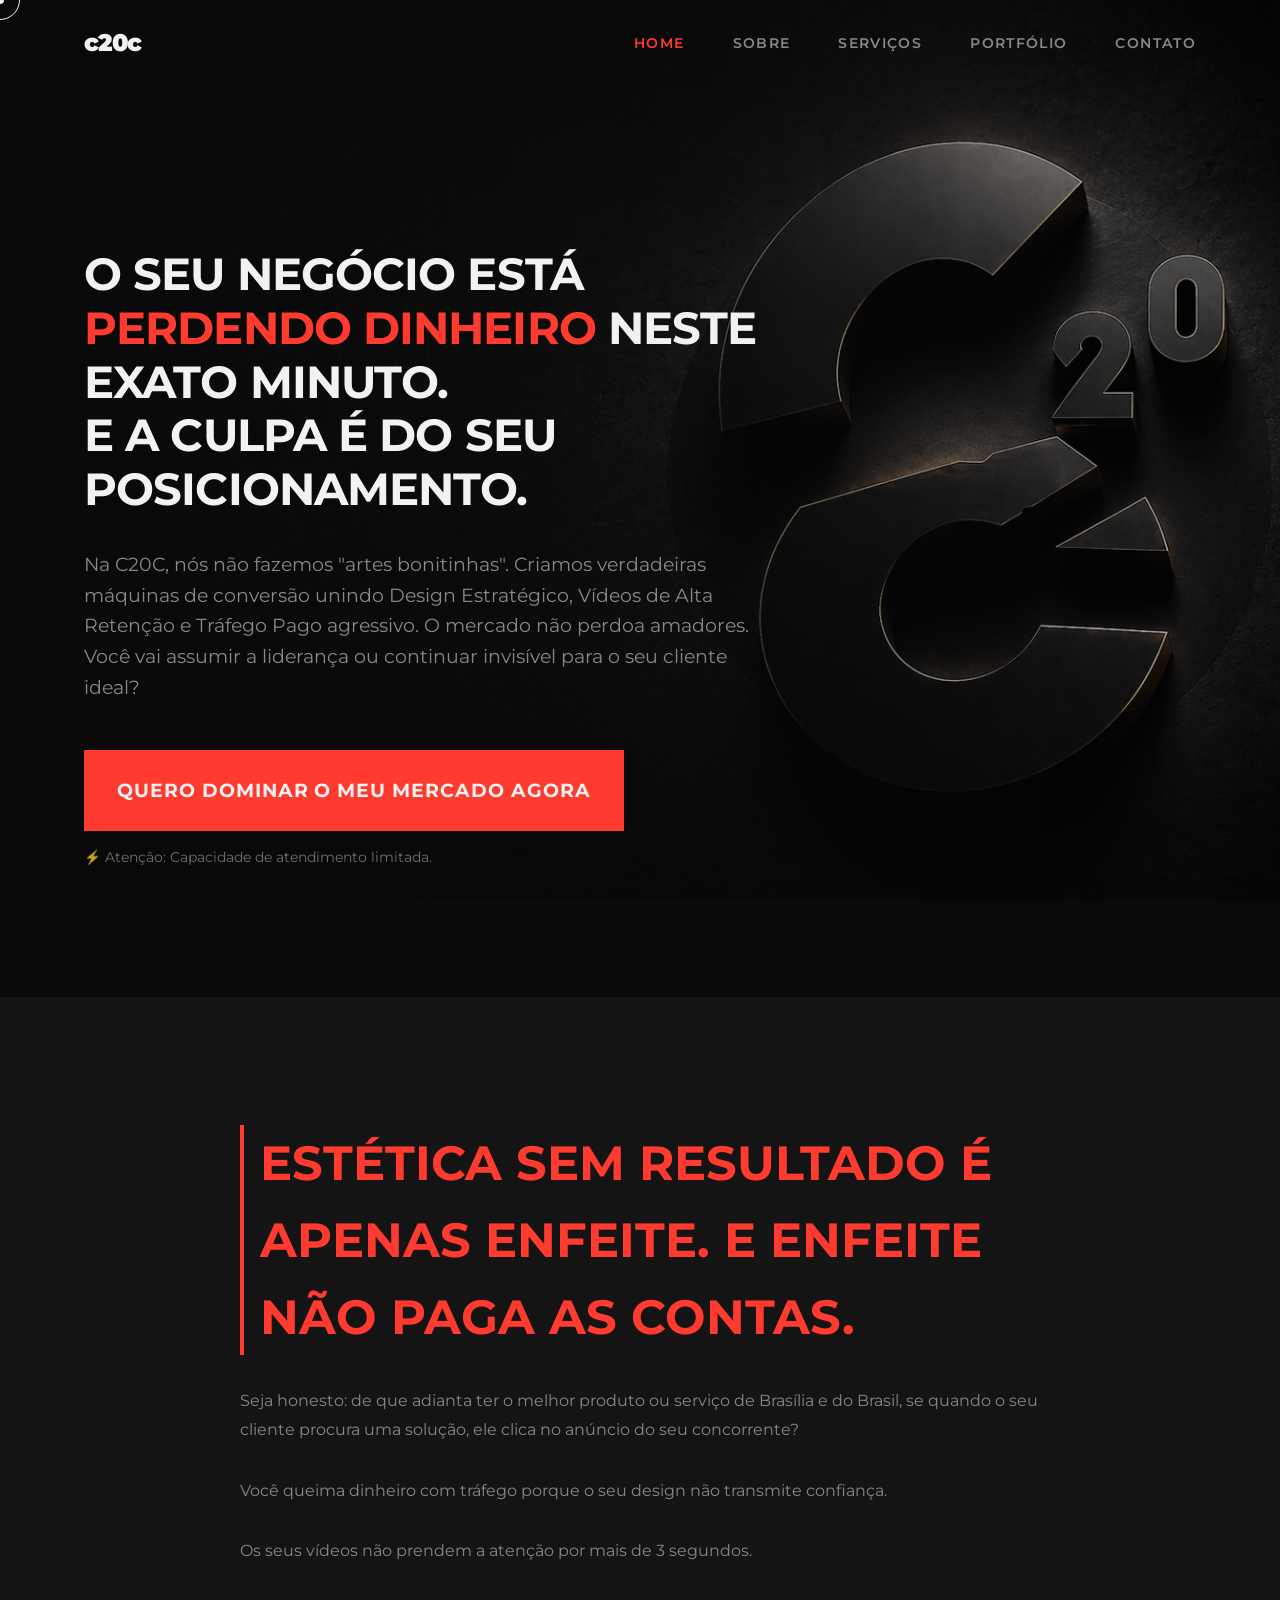
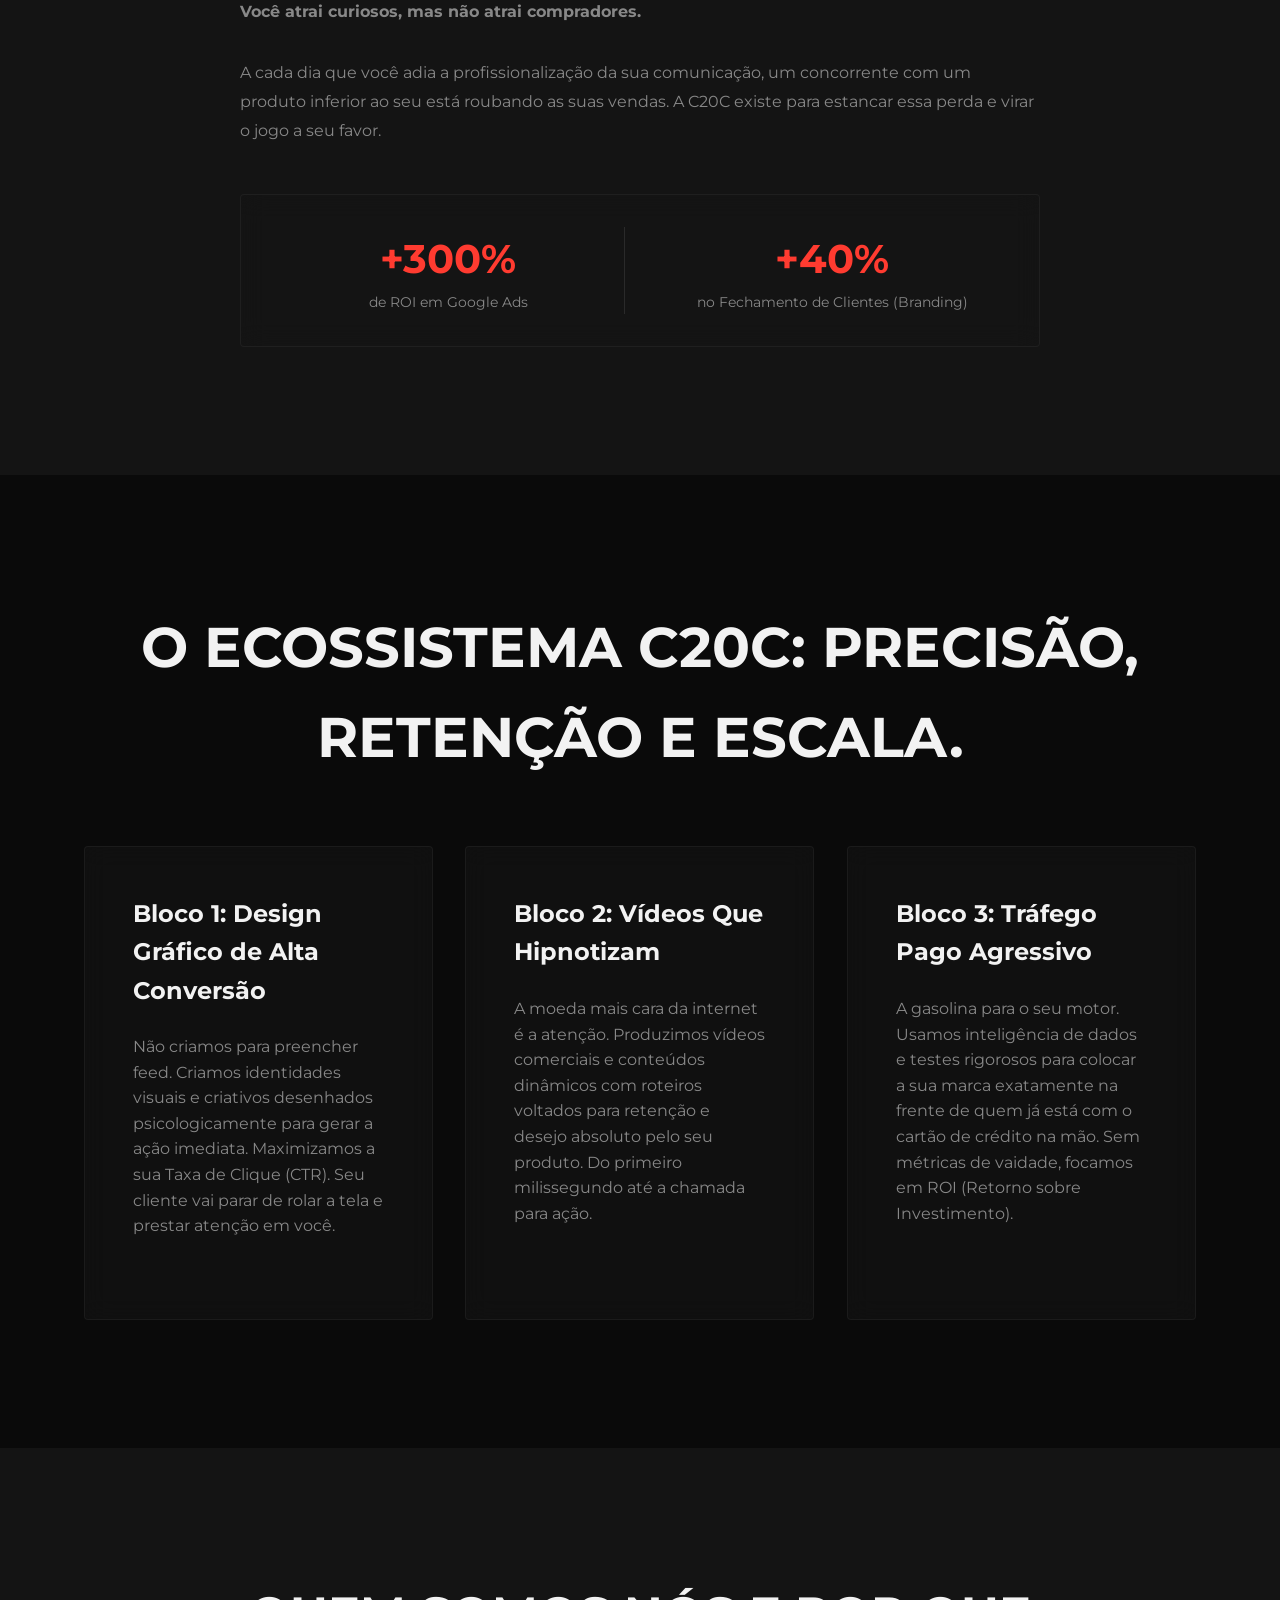
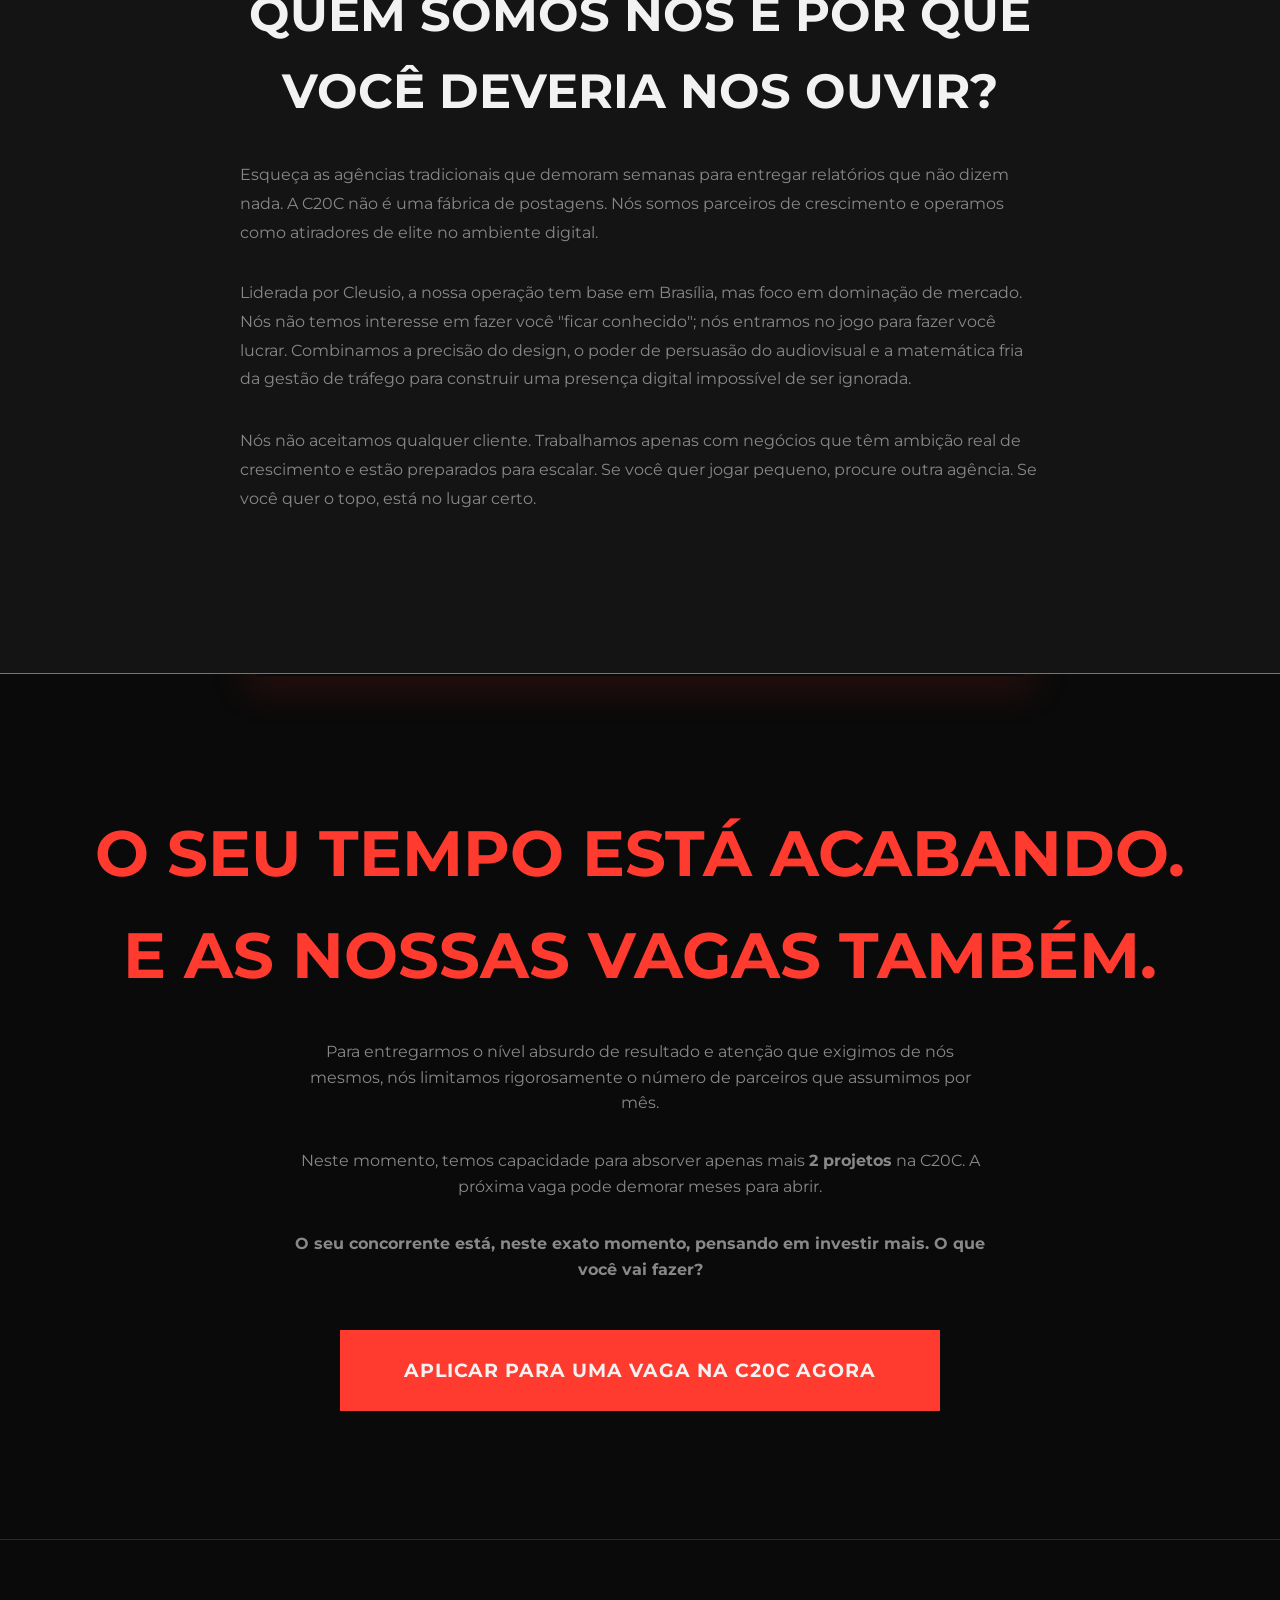
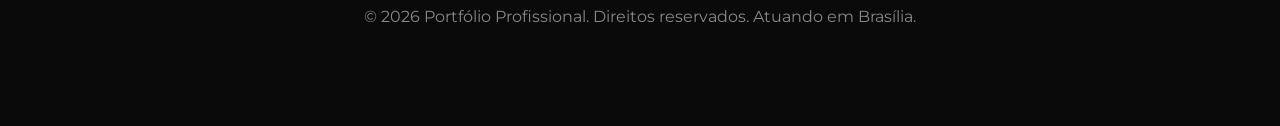
==== commit d506c5b8: "Fix UTF-8 encoding issue caused by powershell" ====
--- a/index.html
+++ b/index.html
@@ -1,9 +1,9 @@
-﻿<!DOCTYPE html>
+<!DOCTYPE html>
 <html lang="pt-BR">
 <head>
     <meta charset="UTF-8">
     <meta name="viewport" content="width=device-width, initial-scale=1.0">
-    <title>PortfÃ³lio Profissional | Design, VÃ­deo e TrÃ¡fego</title>
+    <title>Portfólio Profissional | Design, Vídeo e Tráfego</title>
     <link rel="stylesheet" href="assets/css/style.css">
 </head>
 <body>
@@ -22,8 +22,8 @@
             <ul>
                 <li><a href="index.html" class="active">Home</a></li>
                 <li><a href="sobre.html" class="">Sobre</a></li>
-                <li><a href="servicos.html" class="">ServiÃ§os</a></li>
-                <li><a href="portfolio.html" class="">PortfÃ³lio</a></li>
+                <li><a href="servicos.html" class="">Serviços</a></li>
+                <li><a href="portfolio.html" class="">Portfólio</a></li>
                 <li><a href="contato.html" class="">Contato</a></li>
             </ul>
         </nav>
@@ -33,40 +33,40 @@
 
 
 
-<!-- CABEÃ‡ALHO DA LANDING PAGE -->
+<!-- CABEÇALHO DA LANDING PAGE -->
 <section class="section hero-section">
     <div class="container hero-container" style="padding-top: 120px; display: flex; align-items: center; min-height: 80vh;">
         
-        <!-- Coluna Esquerda: Textos e BotÃµes -->
+        <!-- Coluna Esquerda: Textos e Botões -->
         <div class="hero-content" style="max-width: 700px; text-align: left;">
             <h1 class="animate-on-scroll" style="font-size: clamp(1.8rem, 3.5vw, 2.8rem); line-height: 1.2; letter-spacing: -0.02em;">
-                O SEU NEGÃ“CIO ESTÃ <span style="color: var(--accent);">PERDENDO DINHEIRO</span> NESTE EXATO MINUTO.<br>E A CULPA Ã‰ DO SEU POSICIONAMENTO.
+                O SEU NEGÓCIO ESTÁ <span style="color: var(--accent);">PERDENDO DINHEIRO</span> NESTE EXATO MINUTO.<br>E A CULPA É DO SEU POSICIONAMENTO.
             </h1>
             <p class="hero-subtitle animate-on-scroll" style="margin: 2rem 0; font-size: 1.2rem; color: var(--text-muted);">
-                Na C20C, nÃ³s nÃ£o fazemos "artes bonitinhas". Criamos verdadeiras mÃ¡quinas de conversÃ£o unindo Design EstratÃ©gico, VÃ­deos de Alta RetenÃ§Ã£o e TrÃ¡fego Pago agressivo. O mercado nÃ£o perdoa amadores. VocÃª vai assumir a lideranÃ§a ou continuar invisÃ­vel para o seu cliente ideal?
+                Na C20C, nós não fazemos "artes bonitinhas". Criamos verdadeiras máquinas de conversão unindo Design Estratégico, Vídeos de Alta Retenção e Tráfego Pago agressivo. O mercado não perdoa amadores. Você vai assumir a liderança ou continuar invisível para o seu cliente ideal?
             </p>
             <div class="cta-group animate-on-scroll" style="display: flex; flex-direction: column; align-items: flex-start; gap: 0.5rem; margin-top: 3rem;">
                 <a href="https://wa.me/244935633735?text=Ol%C3%A1%21%20Quero%20dominar%20o%20meu%20mercado." target="_blank" class="btn btn-giant" style="max-width: fit-content; padding-left: 2rem; padding-right: 2rem;">QUERO DOMINAR O MEU MERCADO AGORA</a>
-                <span style="font-size: 0.85rem; color: var(--text-muted); opacity: 0.8; font-family: var(--font-heading); margin-top: 0.5rem;">âš¡ AtenÃ§Ã£o: Capacidade de atendimento limitada.</span>
+                <span style="font-size: 0.85rem; color: var(--text-muted); opacity: 0.8; font-family: var(--font-heading); margin-top: 0.5rem;">⚡ Atenção: Capacidade de atendimento limitada.</span>
             </div>
         </div>
 
     </div>
 </section>
 
-<!-- SEÃ‡ÃƒO 1: A DOR E A NECESSIDADE -->
+<!-- SEÇÃO 1: A DOR E A NECESSIDADE -->
 <section class="section" style="background: var(--bg-panel);">
     <div class="container">
         <div style="max-width: 800px; margin: 0 auto;">
             <h2 class="animate-on-scroll" style="color: var(--accent); font-size: clamp(1.8rem, 4vw, 3rem); margin-bottom: 2rem; border-left: 4px solid var(--accent); padding-left: 1rem;">
-                ESTÃ‰TICA SEM RESULTADO Ã‰ APENAS ENFEITE. E ENFEITE NÃƒO PAGA AS CONTAS.
+                ESTÉTICA SEM RESULTADO É APENAS ENFEITE. E ENFEITE NÃO PAGA AS CONTAS.
             </h2>
             <div class="animate-on-scroll" style="font-size: 1.15rem; line-height: 1.8;">
-                <p>Seja honesto: de que adianta ter o melhor produto ou serviÃ§o de BrasÃ­lia e do Brasil, se quando o seu cliente procura uma soluÃ§Ã£o, ele clica no anÃºncio do seu concorrente?</p>
-                <p>VocÃª queima dinheiro com trÃ¡fego porque o seu design nÃ£o transmite confianÃ§a.</p>
-                <p>Os seus vÃ­deos nÃ£o prendem a atenÃ§Ã£o por mais de 3 segundos.</p>
-                <p><strong>VocÃª atrai curiosos, mas nÃ£o atrai compradores.</strong></p>
-                <p>A cada dia que vocÃª adia a profissionalizaÃ§Ã£o da sua comunicaÃ§Ã£o, um concorrente com um produto inferior ao seu estÃ¡ roubando as suas vendas. A C20C existe para estancar essa perda e virar o jogo a seu favor.</p>
+                <p>Seja honesto: de que adianta ter o melhor produto ou serviço de Brasília e do Brasil, se quando o seu cliente procura uma solução, ele clica no anúncio do seu concorrente?</p>
+                <p>Você queima dinheiro com tráfego porque o seu design não transmite confiança.</p>
+                <p>Os seus vídeos não prendem a atenção por mais de 3 segundos.</p>
+                <p><strong>Você atrai curiosos, mas não atrai compradores.</strong></p>
+                <p>A cada dia que você adia a profissionalização da sua comunicação, um concorrente com um produto inferior ao seu está roubando as suas vendas. A C20C existe para estancar essa perda e virar o jogo a seu favor.</p>
             </div>
             
             <!-- Provas -->
@@ -84,55 +84,55 @@
     </div>
 </section>
 
-<!-- SEÃ‡ÃƒO 2: A SOLUÃ‡ÃƒO (O Arsenal da C20C) -->
+<!-- SEÇÃO 2: A SOLUÇÃO (O Arsenal da C20C) -->
 <section class="section">
     <div class="container">
-        <h2 class="animate-on-scroll" style="text-align: center; margin-bottom: 4rem; font-size: clamp(2rem, 5vw, 3.5rem);">O ECOSSISTEMA C20C: PRECISÃƒO, RETENÃ‡ÃƒO E ESCALA.</h2>
+        <h2 class="animate-on-scroll" style="text-align: center; margin-bottom: 4rem; font-size: clamp(2rem, 5vw, 3.5rem);">O ECOSSISTEMA C20C: PRECISÃO, RETENÇÃO E ESCALA.</h2>
         
         <div style="display: grid; grid-template-columns: repeat(auto-fit, minmax(300px, 1fr)); gap: 2rem;">
             <div class="glass-panel animate-on-scroll" style="padding: 3rem;">
-                <h3 style="color: var(--text-main); margin-bottom: 1.5rem; font-size: 1.5rem;">Bloco 1: Design GrÃ¡fico de Alta ConversÃ£o</h3>
-                <p style="font-size: 1rem;">NÃ£o criamos para preencher feed. Criamos identidades visuais e criativos desenhados psicologicamente para gerar a aÃ§Ã£o imediata. Maximizamos a sua Taxa de Clique (CTR). Seu cliente vai parar de rolar a tela e prestar atenÃ§Ã£o em vocÃª.</p>
+                <h3 style="color: var(--text-main); margin-bottom: 1.5rem; font-size: 1.5rem;">Bloco 1: Design Gráfico de Alta Conversão</h3>
+                <p style="font-size: 1rem;">Não criamos para preencher feed. Criamos identidades visuais e criativos desenhados psicologicamente para gerar a ação imediata. Maximizamos a sua Taxa de Clique (CTR). Seu cliente vai parar de rolar a tela e prestar atenção em você.</p>
             </div>
             
             <div class="glass-panel animate-on-scroll" style="padding: 3rem;">
-                <h3 style="color: var(--text-main); margin-bottom: 1.5rem; font-size: 1.5rem;">Bloco 2: VÃ­deos Que Hipnotizam</h3>
-                <p style="font-size: 1rem;">A moeda mais cara da internet Ã© a atenÃ§Ã£o. Produzimos vÃ­deos comerciais e conteÃºdos dinÃ¢micos com roteiros voltados para retenÃ§Ã£o e desejo absoluto pelo seu produto. Do primeiro milissegundo atÃ© a chamada para aÃ§Ã£o.</p>
+                <h3 style="color: var(--text-main); margin-bottom: 1.5rem; font-size: 1.5rem;">Bloco 2: Vídeos Que Hipnotizam</h3>
+                <p style="font-size: 1rem;">A moeda mais cara da internet é a atenção. Produzimos vídeos comerciais e conteúdos dinâmicos com roteiros voltados para retenção e desejo absoluto pelo seu produto. Do primeiro milissegundo até a chamada para ação.</p>
             </div>
             
             <div class="glass-panel animate-on-scroll" style="padding: 3rem;">
-                <h3 style="color: var(--text-main); margin-bottom: 1.5rem; font-size: 1.5rem;">Bloco 3: TrÃ¡fego Pago Agressivo</h3>
-                <p style="font-size: 1rem;">A gasolina para o seu motor. Usamos inteligÃªncia de dados e testes rigorosos para colocar a sua marca exatamente na frente de quem jÃ¡ estÃ¡ com o cartÃ£o de crÃ©dito na mÃ£o. Sem mÃ©tricas de vaidade, focamos em ROI (Retorno sobre Investimento).</p>
+                <h3 style="color: var(--text-main); margin-bottom: 1.5rem; font-size: 1.5rem;">Bloco 3: Tráfego Pago Agressivo</h3>
+                <p style="font-size: 1rem;">A gasolina para o seu motor. Usamos inteligência de dados e testes rigorosos para colocar a sua marca exatamente na frente de quem já está com o cartão de crédito na mão. Sem métricas de vaidade, focamos em ROI (Retorno sobre Investimento).</p>
             </div>
         </div>
     </div>
 </section>
 
-<!-- SEÃ‡ÃƒO 3: SOBRE A AGÃŠNCIA -->
+<!-- SEÇÃO 3: SOBRE A AGÊNCIA -->
 <section class="section" style="background: var(--bg-panel);">
     <div class="container">
         <div style="max-width: 800px; margin: 0 auto; text-align: center;">
-            <h2 class="animate-on-scroll" style="margin-bottom: 2rem; font-size: clamp(1.8rem, 4vw, 3rem);">QUEM SOMOS NÃ“S E POR QUE VOCÃŠ DEVERIA NOS OUVIR?</h2>
+            <h2 class="animate-on-scroll" style="margin-bottom: 2rem; font-size: clamp(1.8rem, 4vw, 3rem);">QUEM SOMOS NÓS E POR QUE VOCÊ DEVERIA NOS OUVIR?</h2>
             <div class="animate-on-scroll" style="text-align: left; font-size: 1.15rem; line-height: 1.8;">
-                <p>EsqueÃ§a as agÃªncias tradicionais que demoram semanas para entregar relatÃ³rios que nÃ£o dizem nada. A C20C nÃ£o Ã© uma fÃ¡brica de postagens. NÃ³s somos parceiros de crescimento e operamos como atiradores de elite no ambiente digital.</p>
-                <p>Liderada por Cleusio, a nossa operaÃ§Ã£o tem base em BrasÃ­lia, mas foco em dominaÃ§Ã£o de mercado. NÃ³s nÃ£o temos interesse em fazer vocÃª "ficar conhecido"; nÃ³s entramos no jogo para fazer vocÃª lucrar. Combinamos a precisÃ£o do design, o poder de persuasÃ£o do audiovisual e a matemÃ¡tica fria da gestÃ£o de trÃ¡fego para construir uma presenÃ§a digital impossÃ­vel de ser ignorada.</p>
-                <p>NÃ³s nÃ£o aceitamos qualquer cliente. Trabalhamos apenas com negÃ³cios que tÃªm ambiÃ§Ã£o real de crescimento e estÃ£o preparados para escalar. Se vocÃª quer jogar pequeno, procure outra agÃªncia. Se vocÃª quer o topo, estÃ¡ no lugar certo.</p>
+                <p>Esqueça as agências tradicionais que demoram semanas para entregar relatórios que não dizem nada. A C20C não é uma fábrica de postagens. Nós somos parceiros de crescimento e operamos como atiradores de elite no ambiente digital.</p>
+                <p>Liderada por Cleusio, a nossa operação tem base em Brasília, mas foco em dominação de mercado. Nós não temos interesse em fazer você "ficar conhecido"; nós entramos no jogo para fazer você lucrar. Combinamos a precisão do design, o poder de persuasão do audiovisual e a matemática fria da gestão de tráfego para construir uma presença digital impossível de ser ignorada.</p>
+                <p>Nós não aceitamos qualquer cliente. Trabalhamos apenas com negócios que têm ambição real de crescimento e estão preparados para escalar. Se você quer jogar pequeno, procure outra agência. Se você quer o topo, está no lugar certo.</p>
             </div>
         </div>
     </div>
 </section>
 
-<!-- SEÃ‡ÃƒO 4: ESCASSEZ EXTREMA E CHAMADA FINAL -->
+<!-- SEÇÃO 4: ESCASSEZ EXTREMA E CHAMADA FINAL -->
 <section class="section" style="text-align: center; border-top: 1px solid var(--accent); position: relative; overflow: hidden;">
     <!-- Pseudo glow effect -->
     <div style="position: absolute; top: 0; left: 50%; transform: translateX(-50%); width: 60%; height: 2px; box-shadow: 0 0 40px 10px rgba(255, 59, 48, 0.2);"></div>
     
     <div class="container animate-on-scroll">
-        <h2 style="color: var(--accent); font-size: clamp(2rem, 5vw, 4rem); margin-bottom: 2rem;">O SEU TEMPO ESTÃ ACABANDO.<br>E AS NOSSAS VAGAS TAMBÃ‰M.</h2>
+        <h2 style="color: var(--accent); font-size: clamp(2rem, 5vw, 4rem); margin-bottom: 2rem;">O SEU TEMPO ESTÁ ACABANDO.<br>E AS NOSSAS VAGAS TAMBÉM.</h2>
         <div style="max-width: 700px; margin: 0 auto 3rem auto; font-size: 1.2rem;">
-            <p>Para entregarmos o nÃ­vel absurdo de resultado e atenÃ§Ã£o que exigimos de nÃ³s mesmos, nÃ³s limitamos rigorosamente o nÃºmero de parceiros que assumimos por mÃªs.</p>
-            <p>Neste momento, temos capacidade para absorver apenas mais <strong>2 projetos</strong> na C20C. A prÃ³xima vaga pode demorar meses para abrir.</p>
-            <p><strong>O seu concorrente estÃ¡, neste exato momento, pensando em investir mais. O que vocÃª vai fazer?</strong></p>
+            <p>Para entregarmos o nível absurdo de resultado e atenção que exigimos de nós mesmos, nós limitamos rigorosamente o número de parceiros que assumimos por mês.</p>
+            <p>Neste momento, temos capacidade para absorver apenas mais <strong>2 projetos</strong> na C20C. A próxima vaga pode demorar meses para abrir.</p>
+            <p><strong>O seu concorrente está, neste exato momento, pensando em investir mais. O que você vai fazer?</strong></p>
         </div>
         
         <a href="https://wa.me/244935633735?text=Ol%C3%A1%21%20Gostaria%20de%20aplicar%20para%20uma%20das%20vagas%20da%20C20C%20com%20urg%C3%AAncia." target="_blank" class="btn btn-giant animate-on-scroll" style="animation: pulse 2s infinite;">APLICAR PARA UMA VAGA NA C20C AGORA</a>
@@ -144,11 +144,10 @@
 </main>
 <footer>
     <div class="container">
-        <p>&copy; 2026 PortfÃ³lio Profissional. Direitos reservados. Atuando em BrasÃ­lia.</p>
+        <p>&copy; 2026 Portfólio Profissional. Direitos reservados. Atuando em Brasília.</p>
     </div>
 </footer>
 
 <script src="assets/js/main.js"></script>
 </body>
 </html>
-
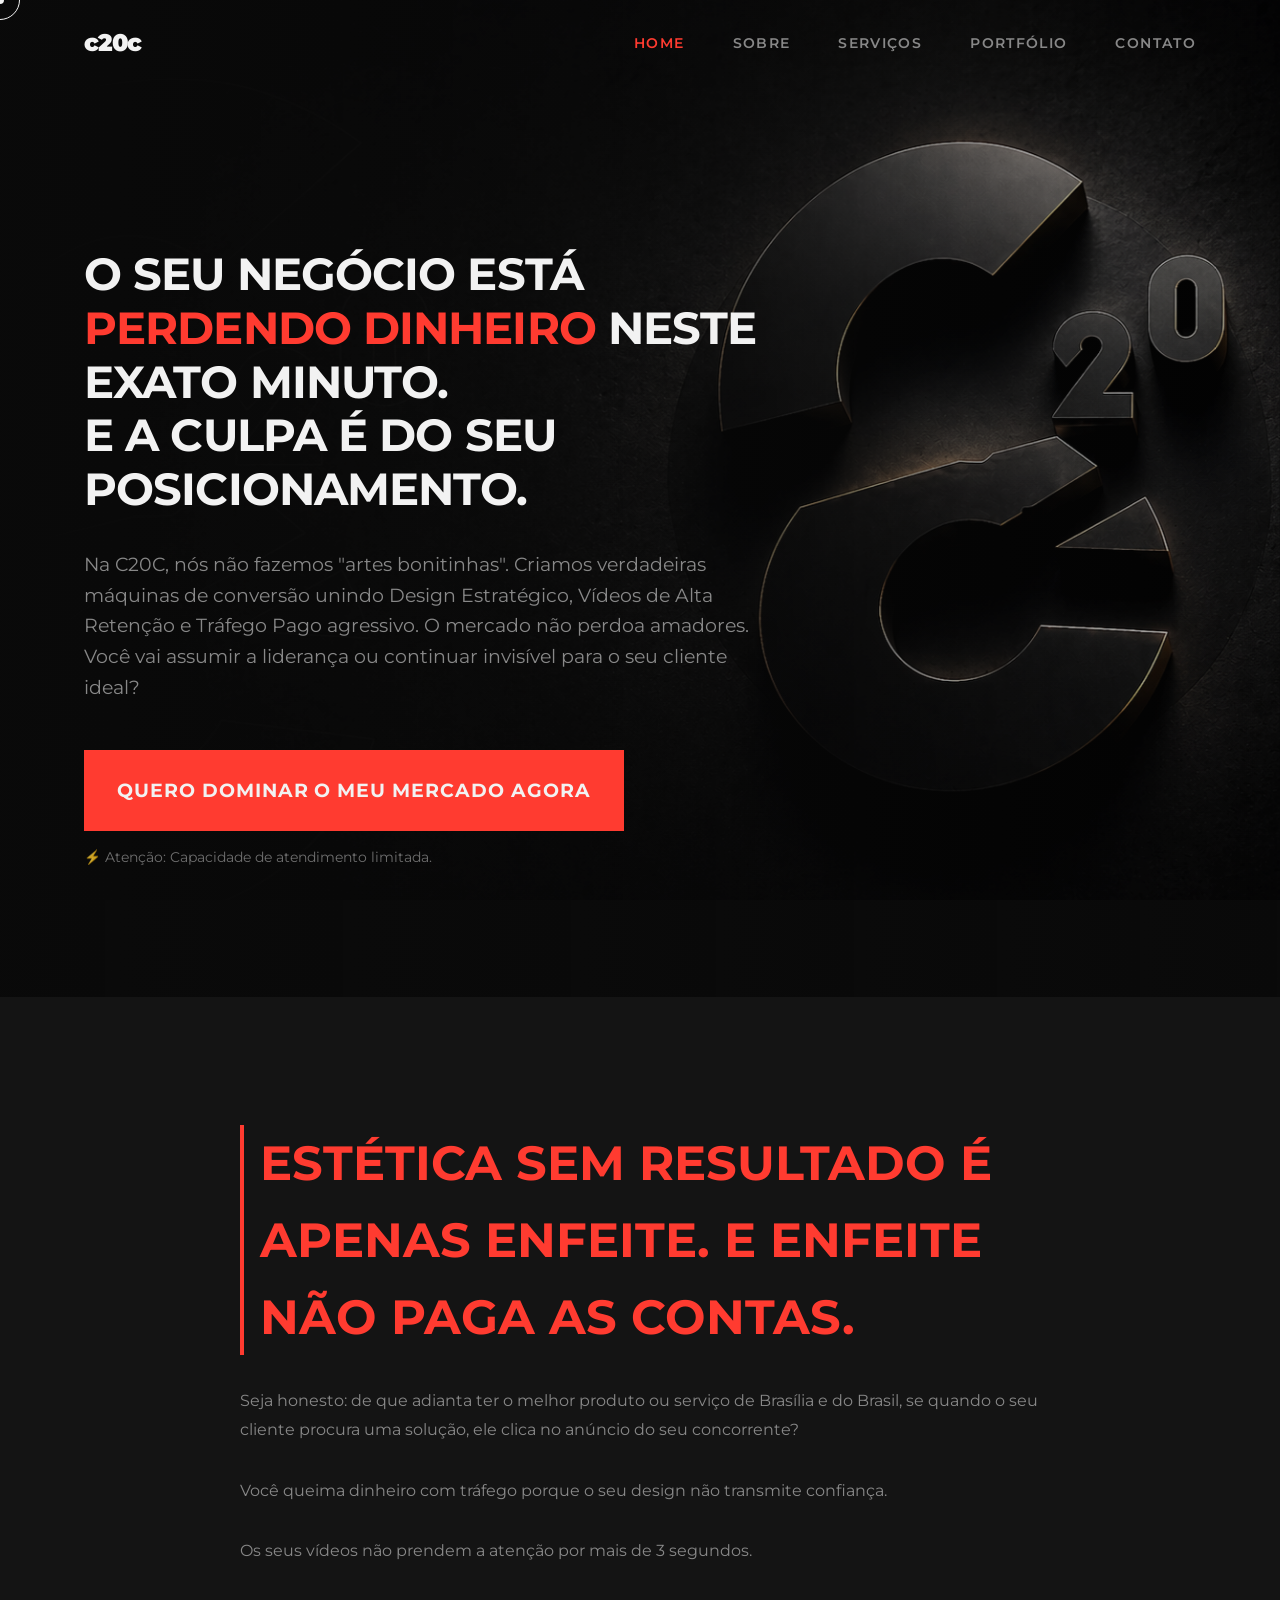
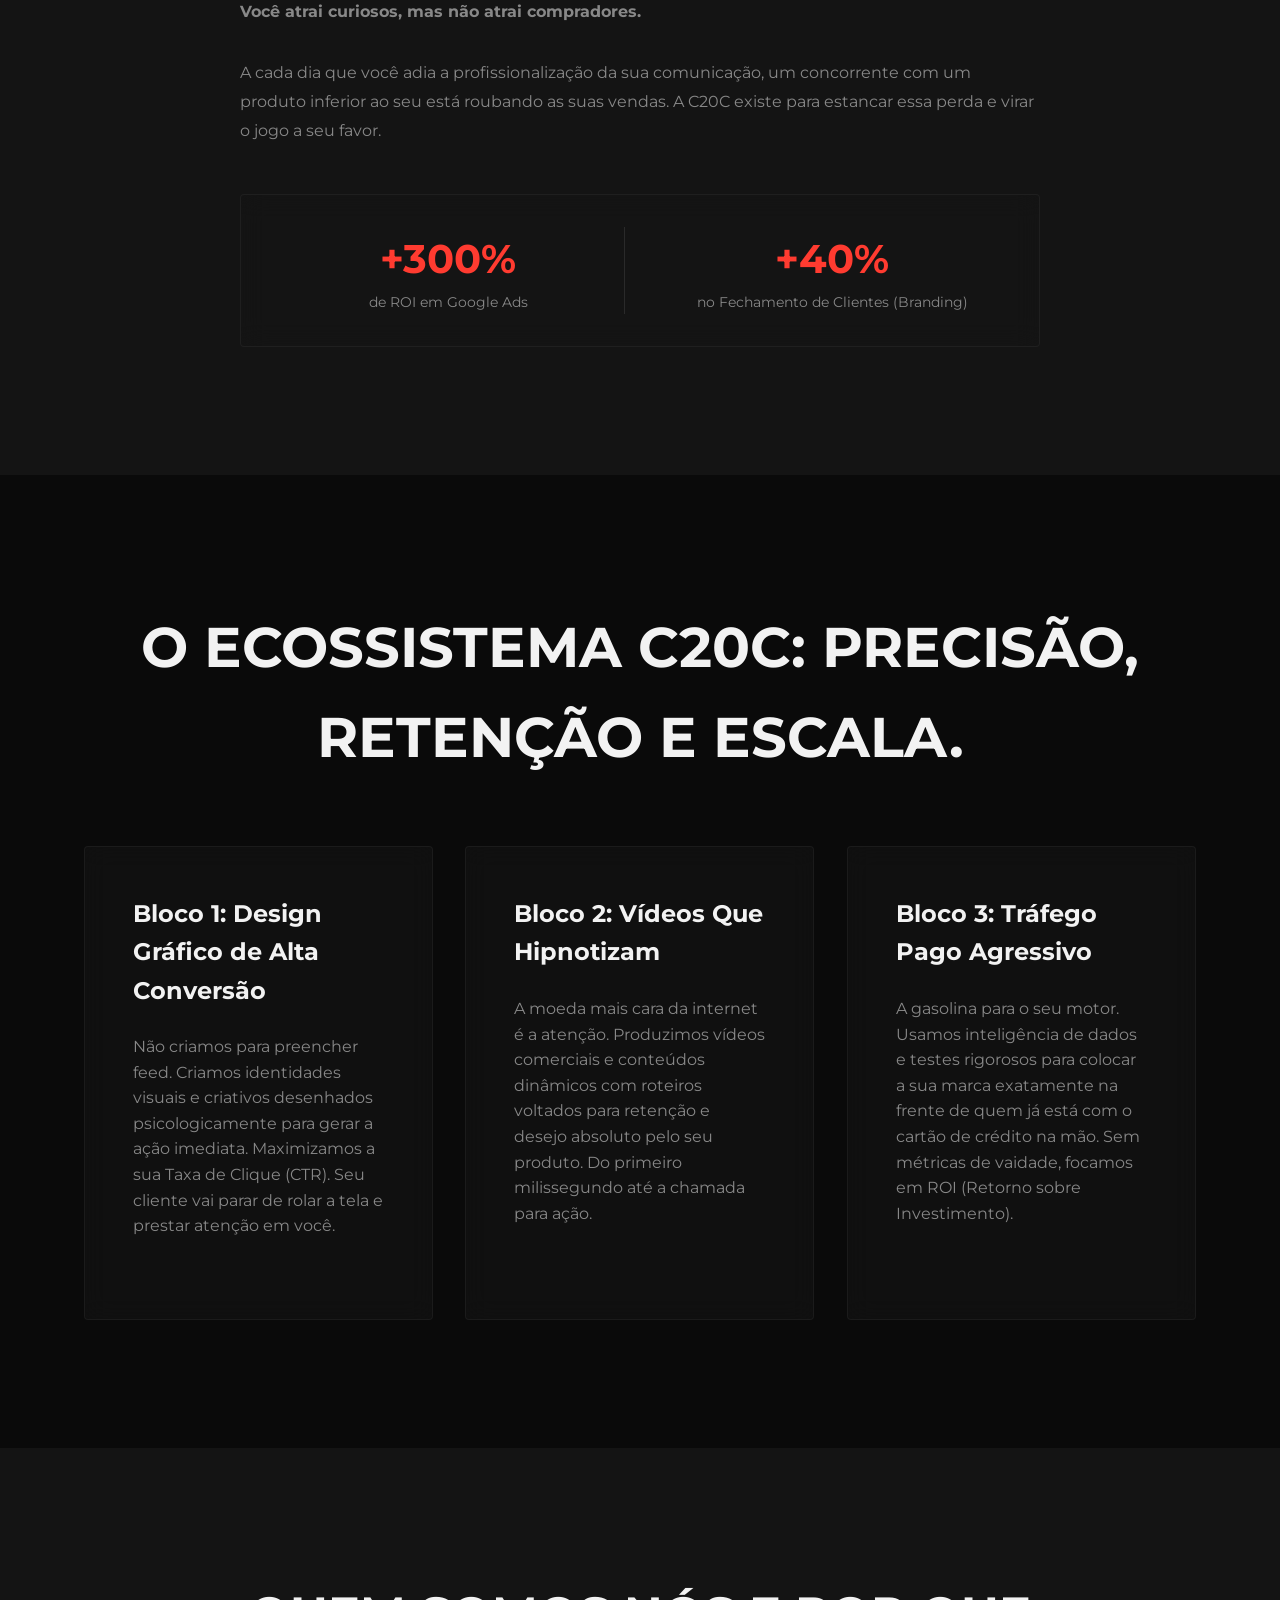
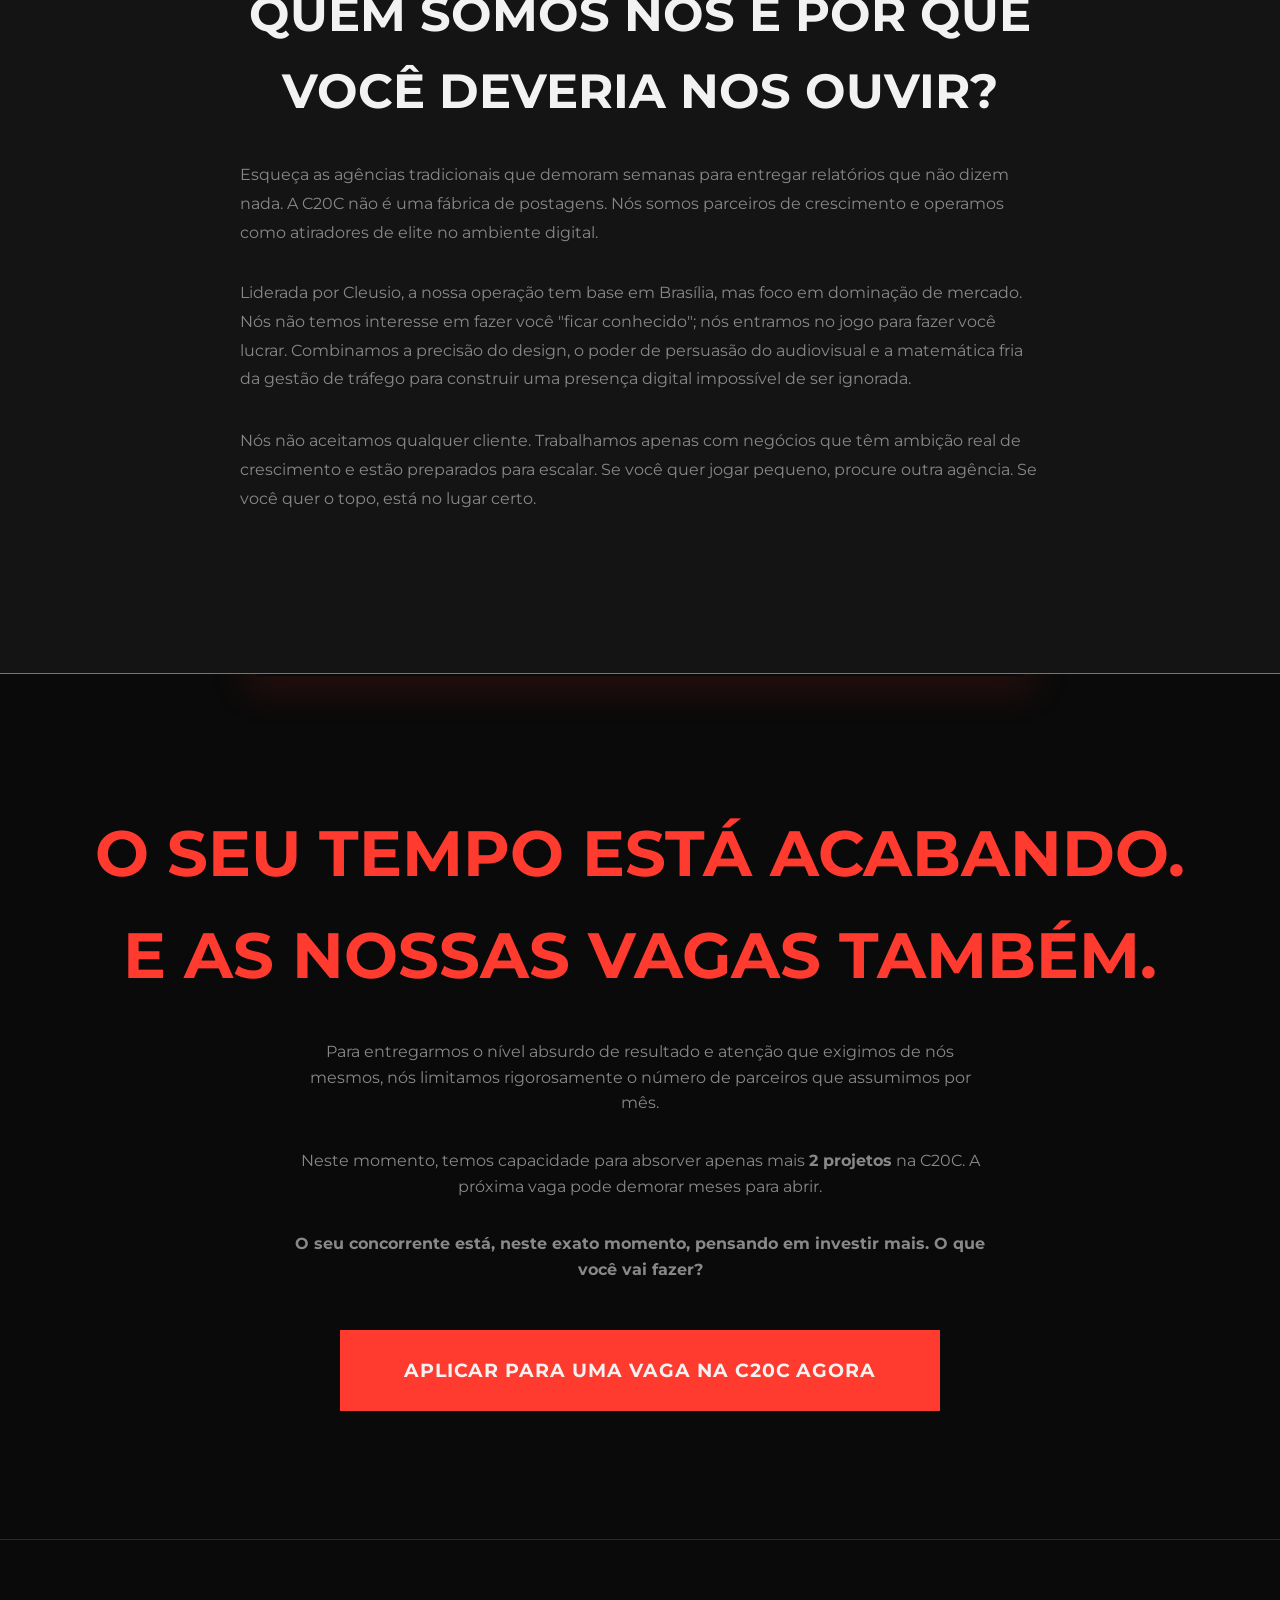
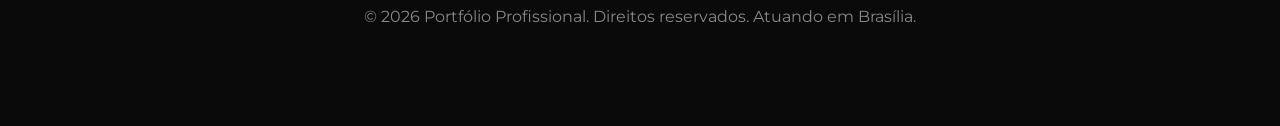
==== commit a1bd7df0: "Optimize background for mobile rendering and add smooth loading animation" ====
--- a/index.html
+++ b/index.html
@@ -5,8 +5,13 @@
     <meta name="viewport" content="width=device-width, initial-scale=1.0">
     <title>Portfólio Profissional | Design, Vídeo e Tráfego</title>
     <link rel="stylesheet" href="assets/css/style.css">
+    <!-- Otimização de Carregamento -->
+    <link rel="preload" as="image" href="assets/images/bg-c20c.png">
 </head>
 <body>
+
+<!-- Background Global Responsivo -->
+<div class="global-bg"></div>
 
 <!-- Custom Cursor Elements -->
 <div class="cursor-dot"></div>
--- a/assets/css/style.css
+++ b/assets/css/style.css
@@ -36,10 +36,6 @@
 
 body {
   background-color: var(--bg-dark);
-  background-image: url('../images/bg-c20c.png'); /* Imagem cobrindo o site todo */
-  background-size: cover;
-  background-position: center;
-  background-attachment: fixed;
   color: var(--text-main);
   font-family: var(--font-body);
   font-size: 1rem;
@@ -47,6 +43,35 @@
   overflow-x: hidden;
   /* Custom Cursor Base */
   cursor: none;
+}
+
+/* Global Background Fix for Mobile & Smooth Load */
+.global-bg {
+  position: fixed;
+  top: 0;
+  left: 0;
+  width: 100vw;
+  height: 100vh;
+  background-image: url('../images/bg-c20c.png');
+  background-size: cover;
+  background-position: center;
+  background-repeat: no-repeat;
+  z-index: -999;
+  pointer-events: none;
+  opacity: 0;
+  animation: bgFadeIn 1.5s cubic-bezier(0.25, 0.46, 0.45, 0.94) forwards;
+}
+
+@keyframes bgFadeIn {
+  from { opacity: 0; transform: scale(1.05); }
+  to { opacity: 1; transform: scale(1); }
+}
+
+@media (max-width: 768px) {
+  .global-bg {
+    /* Ajusta a posição no mobile para o logo não sumir e nem quebrar o aspecto */
+    background-position: 80% center;
+  }
 }
 
 .cursor-dot {
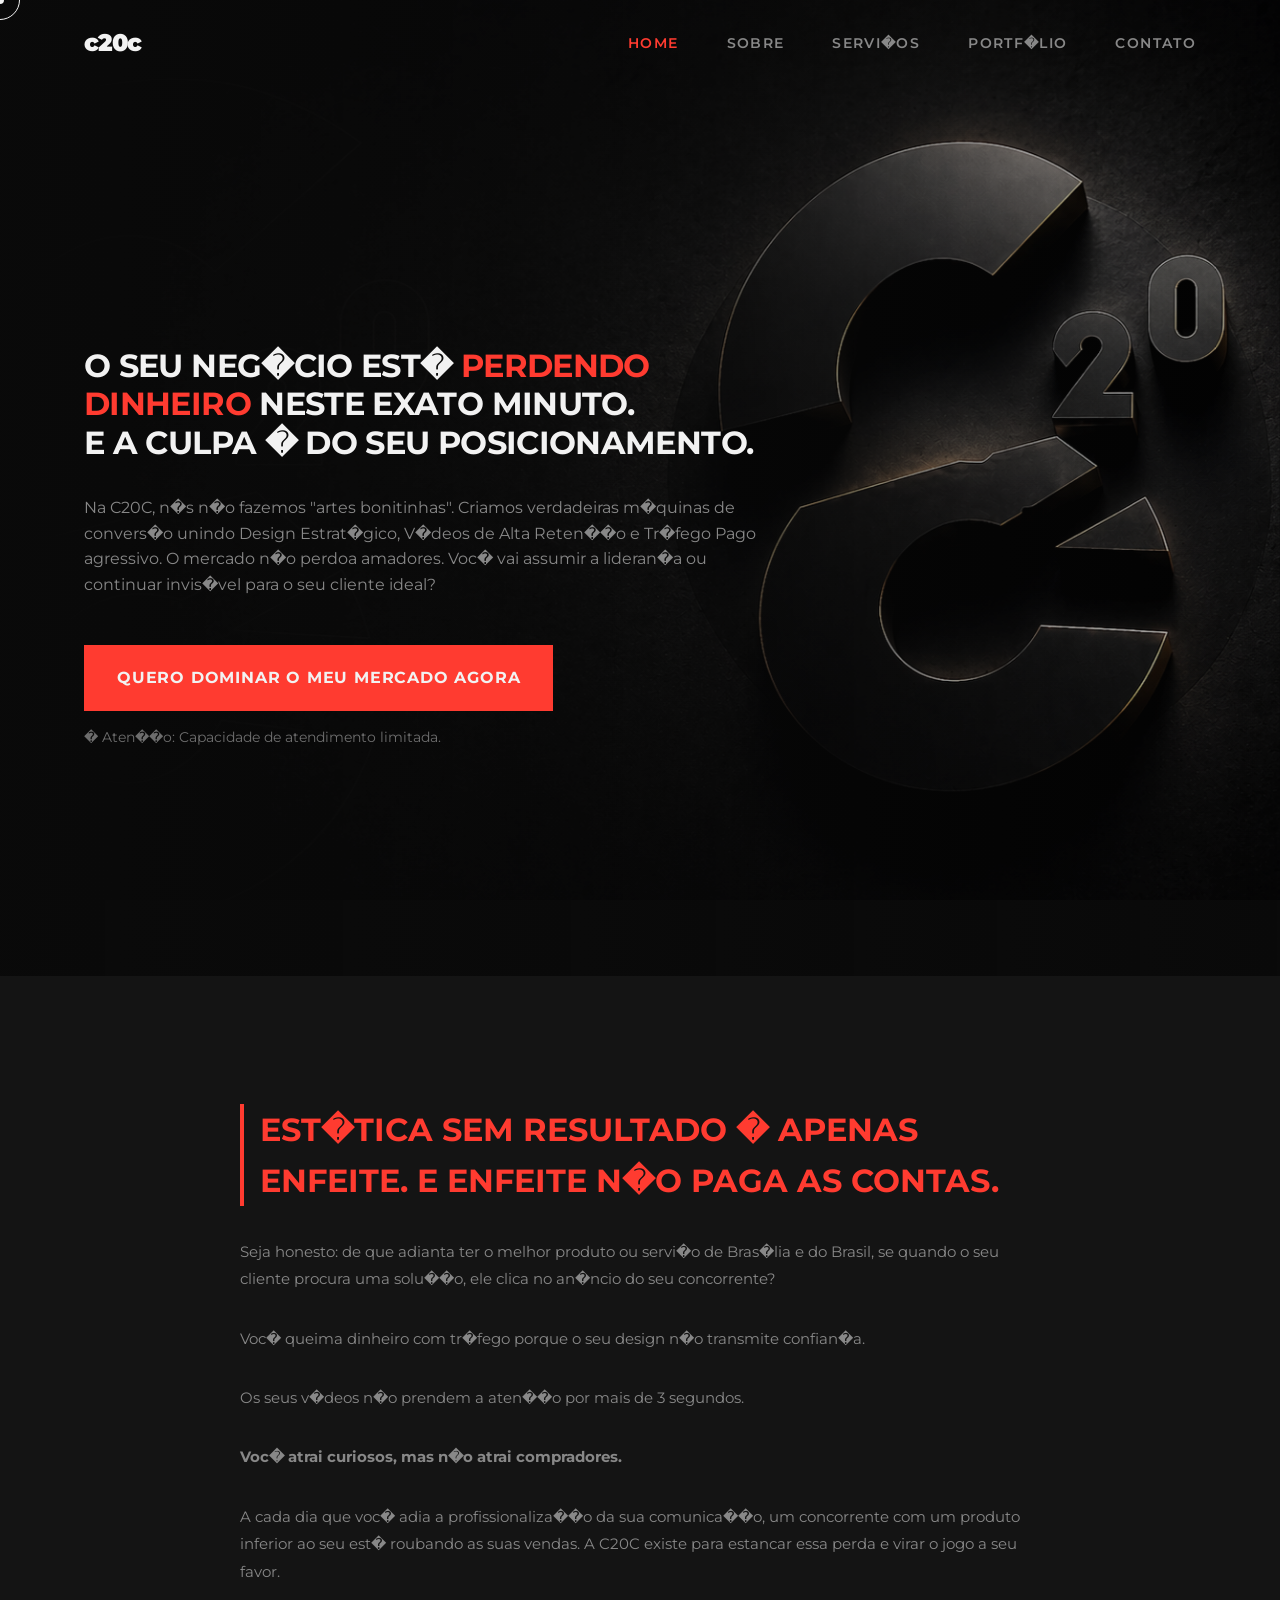
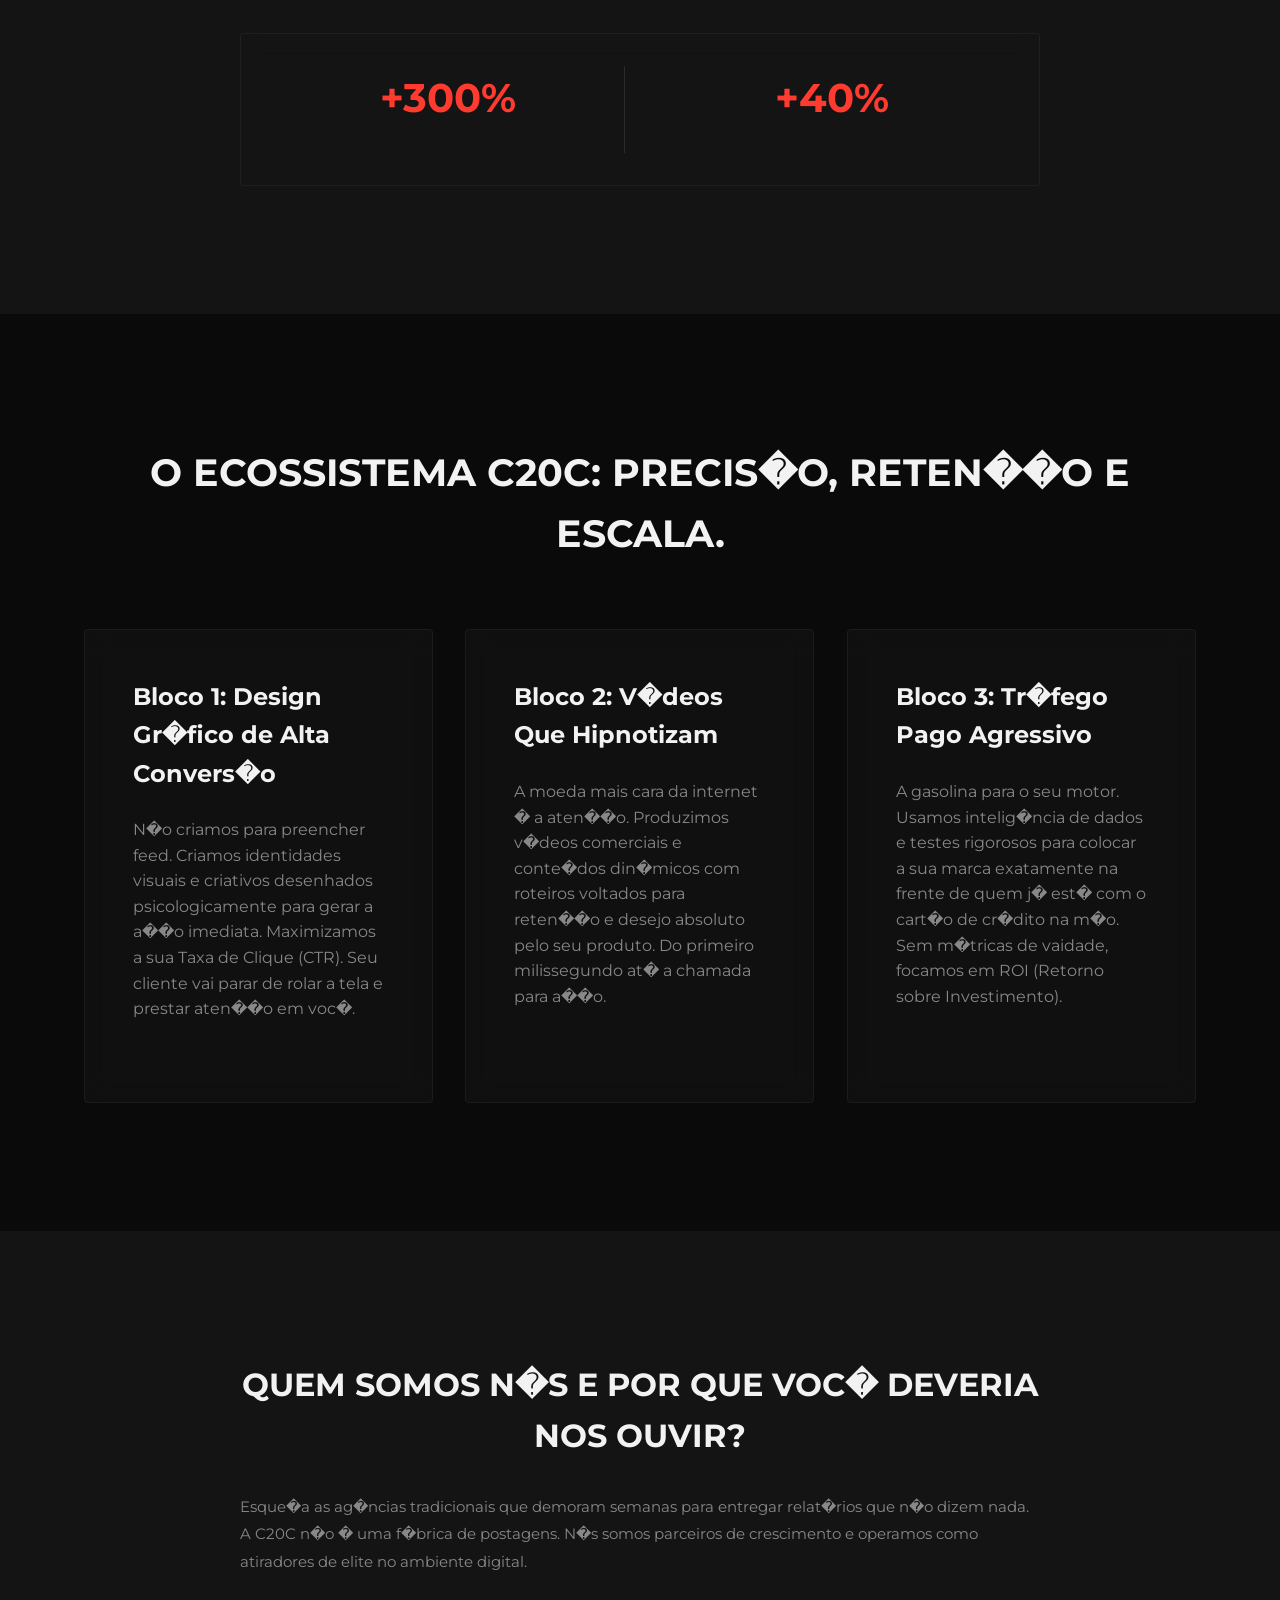
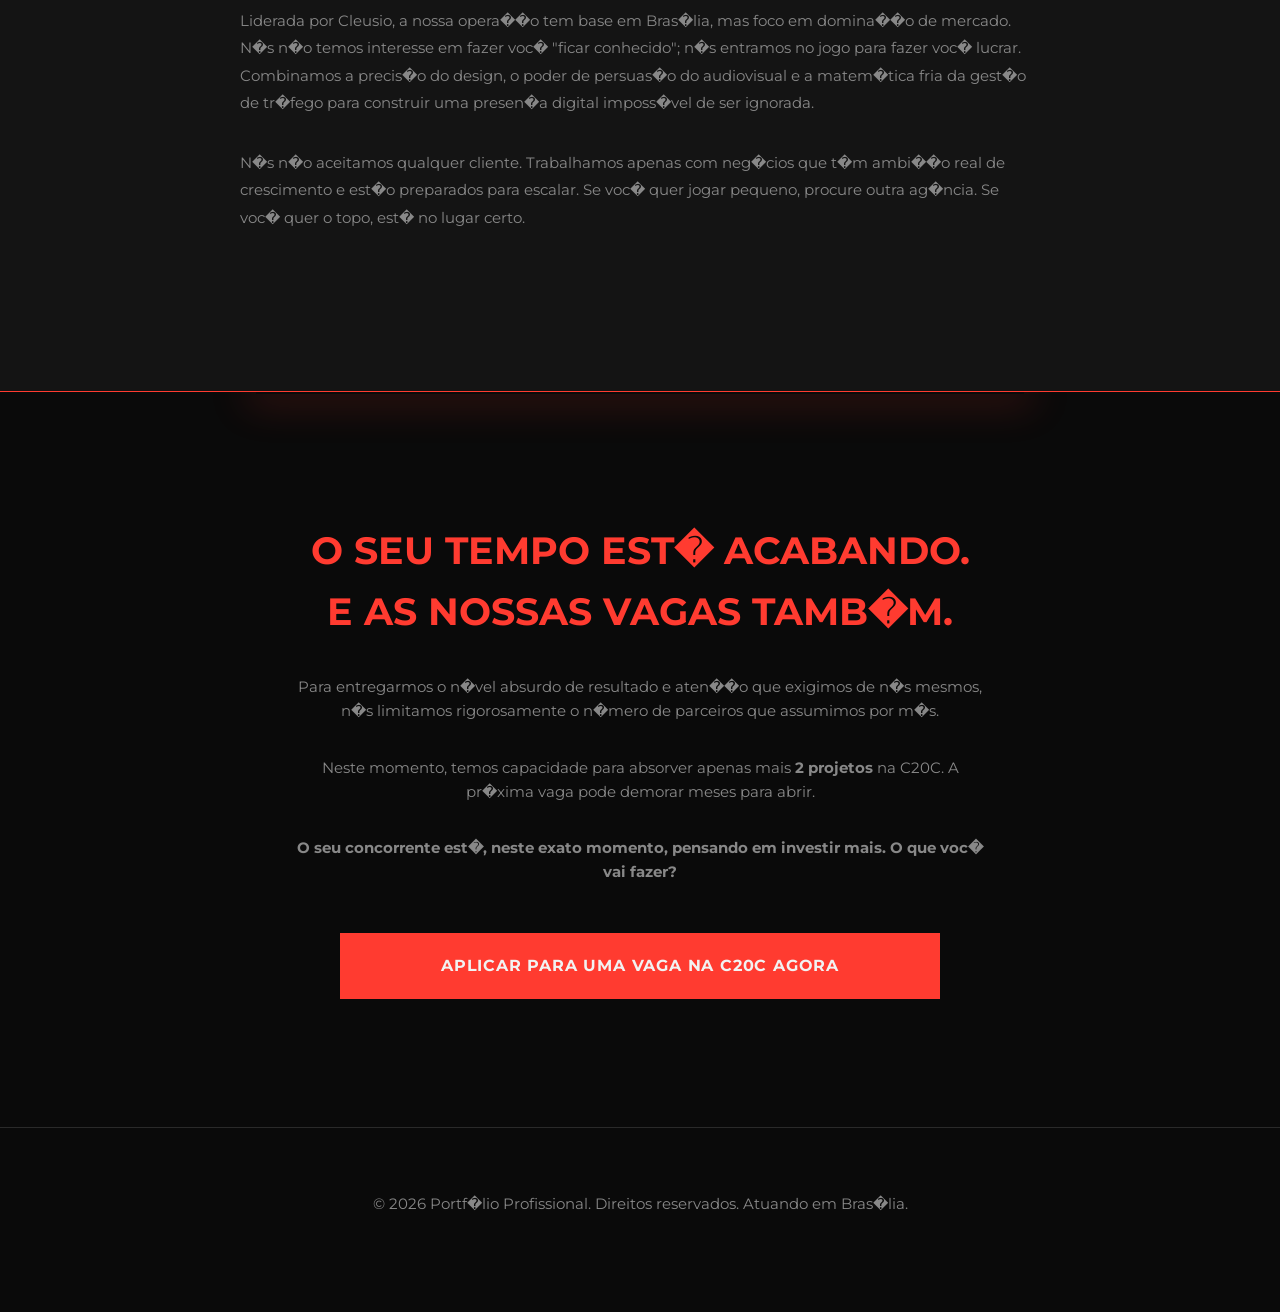
==== commit 1e6522c6: "Fix mojibake orthography errors and optimize overly large font sizes" ====
--- a/index.html
+++ b/index.html
@@ -3,9 +3,9 @@
 <head>
     <meta charset="UTF-8">
     <meta name="viewport" content="width=device-width, initial-scale=1.0">
-    <title>Portfólio Profissional | Design, Vídeo e Tráfego</title>
+    <title>Portf�lio Profissional | Design, V�deo e Tr�fego</title>
     <link rel="stylesheet" href="assets/css/style.css">
-    <!-- Otimização de Carregamento -->
+    <!-- Otimiza��o de Carregamento -->
     <link rel="preload" as="image" href="assets/images/bg-c20c.png">
 </head>
 <body>
@@ -27,8 +27,8 @@
             <ul>
                 <li><a href="index.html" class="active">Home</a></li>
                 <li><a href="sobre.html" class="">Sobre</a></li>
-                <li><a href="servicos.html" class="">Serviços</a></li>
-                <li><a href="portfolio.html" class="">Portfólio</a></li>
+                <li><a href="servicos.html" class="">Servi�os</a></li>
+                <li><a href="portfolio.html" class="">Portf�lio</a></li>
                 <li><a href="contato.html" class="">Contato</a></li>
             </ul>
         </nav>
@@ -38,40 +38,40 @@
 
 
 
-<!-- CABEÇALHO DA LANDING PAGE -->
+<!-- CABE�ALHO DA LANDING PAGE -->
 <section class="section hero-section">
     <div class="container hero-container" style="padding-top: 120px; display: flex; align-items: center; min-height: 80vh;">
         
-        <!-- Coluna Esquerda: Textos e Botões -->
+        <!-- Coluna Esquerda: Textos e Bot�es -->
         <div class="hero-content" style="max-width: 700px; text-align: left;">
-            <h1 class="animate-on-scroll" style="font-size: clamp(1.8rem, 3.5vw, 2.8rem); line-height: 1.2; letter-spacing: -0.02em;">
-                O SEU NEGÓCIO ESTÁ <span style="color: var(--accent);">PERDENDO DINHEIRO</span> NESTE EXATO MINUTO.<br>E A CULPA É DO SEU POSICIONAMENTO.
+            <h1 class="animate-on-scroll" style="font-size: clamp(1.3rem, 2.5vw, 2.2rem); line-height: 1.2; letter-spacing: -0.02em;">
+                O SEU NEG�CIO EST� <span style="color: var(--accent);">PERDENDO DINHEIRO</span> NESTE EXATO MINUTO.<br>E A CULPA � DO SEU POSICIONAMENTO.
             </h1>
-            <p class="hero-subtitle animate-on-scroll" style="margin: 2rem 0; font-size: 1.2rem; color: var(--text-muted);">
-                Na C20C, nós não fazemos "artes bonitinhas". Criamos verdadeiras máquinas de conversão unindo Design Estratégico, Vídeos de Alta Retenção e Tráfego Pago agressivo. O mercado não perdoa amadores. Você vai assumir a liderança ou continuar invisível para o seu cliente ideal?
+            <p class="hero-subtitle animate-on-scroll" style="margin: 2rem 0; font-size: 1rem; color: var(--text-muted);">
+                Na C20C, n�s n�o fazemos "artes bonitinhas". Criamos verdadeiras m�quinas de convers�o unindo Design Estrat�gico, V�deos de Alta Reten��o e Tr�fego Pago agressivo. O mercado n�o perdoa amadores. Voc� vai assumir a lideran�a ou continuar invis�vel para o seu cliente ideal?
             </p>
             <div class="cta-group animate-on-scroll" style="display: flex; flex-direction: column; align-items: flex-start; gap: 0.5rem; margin-top: 3rem;">
                 <a href="https://wa.me/244935633735?text=Ol%C3%A1%21%20Quero%20dominar%20o%20meu%20mercado." target="_blank" class="btn btn-giant" style="max-width: fit-content; padding-left: 2rem; padding-right: 2rem;">QUERO DOMINAR O MEU MERCADO AGORA</a>
-                <span style="font-size: 0.85rem; color: var(--text-muted); opacity: 0.8; font-family: var(--font-heading); margin-top: 0.5rem;">⚡ Atenção: Capacidade de atendimento limitada.</span>
+                <span style="font-size: 0.85rem; color: var(--text-muted); opacity: 0.8; font-family: var(--font-heading); margin-top: 0.5rem;">� Aten��o: Capacidade de atendimento limitada.</span>
             </div>
         </div>
 
     </div>
 </section>
 
-<!-- SEÇÃO 1: A DOR E A NECESSIDADE -->
+<!-- SE��O 1: A DOR E A NECESSIDADE -->
 <section class="section" style="background: var(--bg-panel);">
     <div class="container">
         <div style="max-width: 800px; margin: 0 auto;">
-            <h2 class="animate-on-scroll" style="color: var(--accent); font-size: clamp(1.8rem, 4vw, 3rem); margin-bottom: 2rem; border-left: 4px solid var(--accent); padding-left: 1rem;">
-                ESTÉTICA SEM RESULTADO É APENAS ENFEITE. E ENFEITE NÃO PAGA AS CONTAS.
+            <h2 class="animate-on-scroll" style="color: var(--accent); font-size: clamp(1.3rem, 2.5vw, 2.2rem); margin-bottom: 2rem; border-left: 4px solid var(--accent); padding-left: 1rem;">
+                EST�TICA SEM RESULTADO � APENAS ENFEITE. E ENFEITE N�O PAGA AS CONTAS.
             </h2>
-            <div class="animate-on-scroll" style="font-size: 1.15rem; line-height: 1.8;">
-                <p>Seja honesto: de que adianta ter o melhor produto ou serviço de Brasília e do Brasil, se quando o seu cliente procura uma solução, ele clica no anúncio do seu concorrente?</p>
-                <p>Você queima dinheiro com tráfego porque o seu design não transmite confiança.</p>
-                <p>Os seus vídeos não prendem a atenção por mais de 3 segundos.</p>
-                <p><strong>Você atrai curiosos, mas não atrai compradores.</strong></p>
-                <p>A cada dia que você adia a profissionalização da sua comunicação, um concorrente com um produto inferior ao seu está roubando as suas vendas. A C20C existe para estancar essa perda e virar o jogo a seu favor.</p>
+            <div class="animate-on-scroll" style="font-size: 0.95rem; line-height: 1.8;">
+                <p>Seja honesto: de que adianta ter o melhor produto ou servi�o de Bras�lia e do Brasil, se quando o seu cliente procura uma solu��o, ele clica no an�ncio do seu concorrente?</p>
+                <p>Voc� queima dinheiro com tr�fego porque o seu design n�o transmite confian�a.</p>
+                <p>Os seus v�deos n�o prendem a aten��o por mais de 3 segundos.</p>
+                <p><strong>Voc� atrai curiosos, mas n�o atrai compradores.</strong></p>
+                <p>A cada dia que voc� adia a profissionaliza��o da sua comunica��o, um concorrente com um produto inferior ao seu est� roubando as suas vendas. A C20C existe para estancar essa perda e virar o jogo a seu favor.</p>
             </div>
             
             <!-- Provas -->
@@ -89,55 +89,55 @@
     </div>
 </section>
 
-<!-- SEÇÃO 2: A SOLUÇÃO (O Arsenal da C20C) -->
+<!-- SE��O 2: A SOLU��O (O Arsenal da C20C) -->
 <section class="section">
     <div class="container">
-        <h2 class="animate-on-scroll" style="text-align: center; margin-bottom: 4rem; font-size: clamp(2rem, 5vw, 3.5rem);">O ECOSSISTEMA C20C: PRECISÃO, RETENÇÃO E ESCALA.</h2>
+        <h2 class="animate-on-scroll" style="text-align: center; margin-bottom: 4rem; font-size: clamp(1.5rem, 3vw, 2.5rem);">O ECOSSISTEMA C20C: PRECIS�O, RETEN��O E ESCALA.</h2>
         
         <div style="display: grid; grid-template-columns: repeat(auto-fit, minmax(300px, 1fr)); gap: 2rem;">
             <div class="glass-panel animate-on-scroll" style="padding: 3rem;">
-                <h3 style="color: var(--text-main); margin-bottom: 1.5rem; font-size: 1.5rem;">Bloco 1: Design Gráfico de Alta Conversão</h3>
-                <p style="font-size: 1rem;">Não criamos para preencher feed. Criamos identidades visuais e criativos desenhados psicologicamente para gerar a ação imediata. Maximizamos a sua Taxa de Clique (CTR). Seu cliente vai parar de rolar a tela e prestar atenção em você.</p>
+                <h3 style="color: var(--text-main); margin-bottom: 1.5rem; font-size: 1.5rem;">Bloco 1: Design Gr�fico de Alta Convers�o</h3>
+                <p style="font-size: 1rem;">N�o criamos para preencher feed. Criamos identidades visuais e criativos desenhados psicologicamente para gerar a a��o imediata. Maximizamos a sua Taxa de Clique (CTR). Seu cliente vai parar de rolar a tela e prestar aten��o em voc�.</p>
             </div>
             
             <div class="glass-panel animate-on-scroll" style="padding: 3rem;">
-                <h3 style="color: var(--text-main); margin-bottom: 1.5rem; font-size: 1.5rem;">Bloco 2: Vídeos Que Hipnotizam</h3>
-                <p style="font-size: 1rem;">A moeda mais cara da internet é a atenção. Produzimos vídeos comerciais e conteúdos dinâmicos com roteiros voltados para retenção e desejo absoluto pelo seu produto. Do primeiro milissegundo até a chamada para ação.</p>
+                <h3 style="color: var(--text-main); margin-bottom: 1.5rem; font-size: 1.5rem;">Bloco 2: V�deos Que Hipnotizam</h3>
+                <p style="font-size: 1rem;">A moeda mais cara da internet � a aten��o. Produzimos v�deos comerciais e conte�dos din�micos com roteiros voltados para reten��o e desejo absoluto pelo seu produto. Do primeiro milissegundo at� a chamada para a��o.</p>
             </div>
             
             <div class="glass-panel animate-on-scroll" style="padding: 3rem;">
-                <h3 style="color: var(--text-main); margin-bottom: 1.5rem; font-size: 1.5rem;">Bloco 3: Tráfego Pago Agressivo</h3>
-                <p style="font-size: 1rem;">A gasolina para o seu motor. Usamos inteligência de dados e testes rigorosos para colocar a sua marca exatamente na frente de quem já está com o cartão de crédito na mão. Sem métricas de vaidade, focamos em ROI (Retorno sobre Investimento).</p>
+                <h3 style="color: var(--text-main); margin-bottom: 1.5rem; font-size: 1.5rem;">Bloco 3: Tr�fego Pago Agressivo</h3>
+                <p style="font-size: 1rem;">A gasolina para o seu motor. Usamos intelig�ncia de dados e testes rigorosos para colocar a sua marca exatamente na frente de quem j� est� com o cart�o de cr�dito na m�o. Sem m�tricas de vaidade, focamos em ROI (Retorno sobre Investimento).</p>
             </div>
         </div>
     </div>
 </section>
 
-<!-- SEÇÃO 3: SOBRE A AGÊNCIA -->
+<!-- SE��O 3: SOBRE A AG�NCIA -->
 <section class="section" style="background: var(--bg-panel);">
     <div class="container">
         <div style="max-width: 800px; margin: 0 auto; text-align: center;">
-            <h2 class="animate-on-scroll" style="margin-bottom: 2rem; font-size: clamp(1.8rem, 4vw, 3rem);">QUEM SOMOS NÓS E POR QUE VOCÊ DEVERIA NOS OUVIR?</h2>
-            <div class="animate-on-scroll" style="text-align: left; font-size: 1.15rem; line-height: 1.8;">
-                <p>Esqueça as agências tradicionais que demoram semanas para entregar relatórios que não dizem nada. A C20C não é uma fábrica de postagens. Nós somos parceiros de crescimento e operamos como atiradores de elite no ambiente digital.</p>
-                <p>Liderada por Cleusio, a nossa operação tem base em Brasília, mas foco em dominação de mercado. Nós não temos interesse em fazer você "ficar conhecido"; nós entramos no jogo para fazer você lucrar. Combinamos a precisão do design, o poder de persuasão do audiovisual e a matemática fria da gestão de tráfego para construir uma presença digital impossível de ser ignorada.</p>
-                <p>Nós não aceitamos qualquer cliente. Trabalhamos apenas com negócios que têm ambição real de crescimento e estão preparados para escalar. Se você quer jogar pequeno, procure outra agência. Se você quer o topo, está no lugar certo.</p>
+            <h2 class="animate-on-scroll" style="margin-bottom: 2rem; font-size: clamp(1.3rem, 2.5vw, 2.2rem);">QUEM SOMOS N�S E POR QUE VOC� DEVERIA NOS OUVIR?</h2>
+            <div class="animate-on-scroll" style="text-align: left; font-size: 0.95rem; line-height: 1.8;">
+                <p>Esque�a as ag�ncias tradicionais que demoram semanas para entregar relat�rios que n�o dizem nada. A C20C n�o � uma f�brica de postagens. N�s somos parceiros de crescimento e operamos como atiradores de elite no ambiente digital.</p>
+                <p>Liderada por Cleusio, a nossa opera��o tem base em Bras�lia, mas foco em domina��o de mercado. N�s n�o temos interesse em fazer voc� "ficar conhecido"; n�s entramos no jogo para fazer voc� lucrar. Combinamos a precis�o do design, o poder de persuas�o do audiovisual e a matem�tica fria da gest�o de tr�fego para construir uma presen�a digital imposs�vel de ser ignorada.</p>
+                <p>N�s n�o aceitamos qualquer cliente. Trabalhamos apenas com neg�cios que t�m ambi��o real de crescimento e est�o preparados para escalar. Se voc� quer jogar pequeno, procure outra ag�ncia. Se voc� quer o topo, est� no lugar certo.</p>
             </div>
         </div>
     </div>
 </section>
 
-<!-- SEÇÃO 4: ESCASSEZ EXTREMA E CHAMADA FINAL -->
+<!-- SE��O 4: ESCASSEZ EXTREMA E CHAMADA FINAL -->
 <section class="section" style="text-align: center; border-top: 1px solid var(--accent); position: relative; overflow: hidden;">
     <!-- Pseudo glow effect -->
     <div style="position: absolute; top: 0; left: 50%; transform: translateX(-50%); width: 60%; height: 2px; box-shadow: 0 0 40px 10px rgba(255, 59, 48, 0.2);"></div>
     
     <div class="container animate-on-scroll">
-        <h2 style="color: var(--accent); font-size: clamp(2rem, 5vw, 4rem); margin-bottom: 2rem;">O SEU TEMPO ESTÁ ACABANDO.<br>E AS NOSSAS VAGAS TAMBÉM.</h2>
-        <div style="max-width: 700px; margin: 0 auto 3rem auto; font-size: 1.2rem;">
-            <p>Para entregarmos o nível absurdo de resultado e atenção que exigimos de nós mesmos, nós limitamos rigorosamente o número de parceiros que assumimos por mês.</p>
-            <p>Neste momento, temos capacidade para absorver apenas mais <strong>2 projetos</strong> na C20C. A próxima vaga pode demorar meses para abrir.</p>
-            <p><strong>O seu concorrente está, neste exato momento, pensando em investir mais. O que você vai fazer?</strong></p>
+        <h2 style="color: var(--accent); font-size: clamp(1.5rem, 3vw, 2.5rem); margin-bottom: 2rem;">O SEU TEMPO EST� ACABANDO.<br>E AS NOSSAS VAGAS TAMB�M.</h2>
+        <div style="max-width: 700px; margin: 0 auto 3rem auto; font-size: 1rem;">
+            <p>Para entregarmos o n�vel absurdo de resultado e aten��o que exigimos de n�s mesmos, n�s limitamos rigorosamente o n�mero de parceiros que assumimos por m�s.</p>
+            <p>Neste momento, temos capacidade para absorver apenas mais <strong>2 projetos</strong> na C20C. A pr�xima vaga pode demorar meses para abrir.</p>
+            <p><strong>O seu concorrente est�, neste exato momento, pensando em investir mais. O que voc� vai fazer?</strong></p>
         </div>
         
         <a href="https://wa.me/244935633735?text=Ol%C3%A1%21%20Gostaria%20de%20aplicar%20para%20uma%20das%20vagas%20da%20C20C%20com%20urg%C3%AAncia." target="_blank" class="btn btn-giant animate-on-scroll" style="animation: pulse 2s infinite;">APLICAR PARA UMA VAGA NA C20C AGORA</a>
@@ -149,7 +149,7 @@
 </main>
 <footer>
     <div class="container">
-        <p>&copy; 2026 Portfólio Profissional. Direitos reservados. Atuando em Brasília.</p>
+        <p>&copy; 2026 Portf�lio Profissional. Direitos reservados. Atuando em Bras�lia.</p>
     </div>
 </footer>
 
--- a/assets/css/style.css
+++ b/assets/css/style.css
@@ -135,7 +135,7 @@
 }
 
 .oversized-text {
-  font-size: clamp(2rem, 5vw, 4.5rem);
+  font-size: clamp(1.5rem, 3.5vw, 2.8rem);
   font-weight: 900;
   letter-spacing: -0.05em;
   color: var(--text-main);
@@ -145,7 +145,7 @@
 p {
   color: var(--text-muted);
   margin-bottom: 2rem;
-  font-size: clamp(1rem, 1.2vw, 1.15rem);
+  font-size: 0.95rem;
 }
 
 /* Glassmorphism & Cards */
@@ -379,8 +379,8 @@
 }
 
 .btn-giant {
-  font-size: 1.2rem;
-  padding: 1.5rem 3rem;
+  font-size: 1rem;
+  padding: 1.2rem 2.5rem;
   width: 100%;
   max-width: 600px;
 }
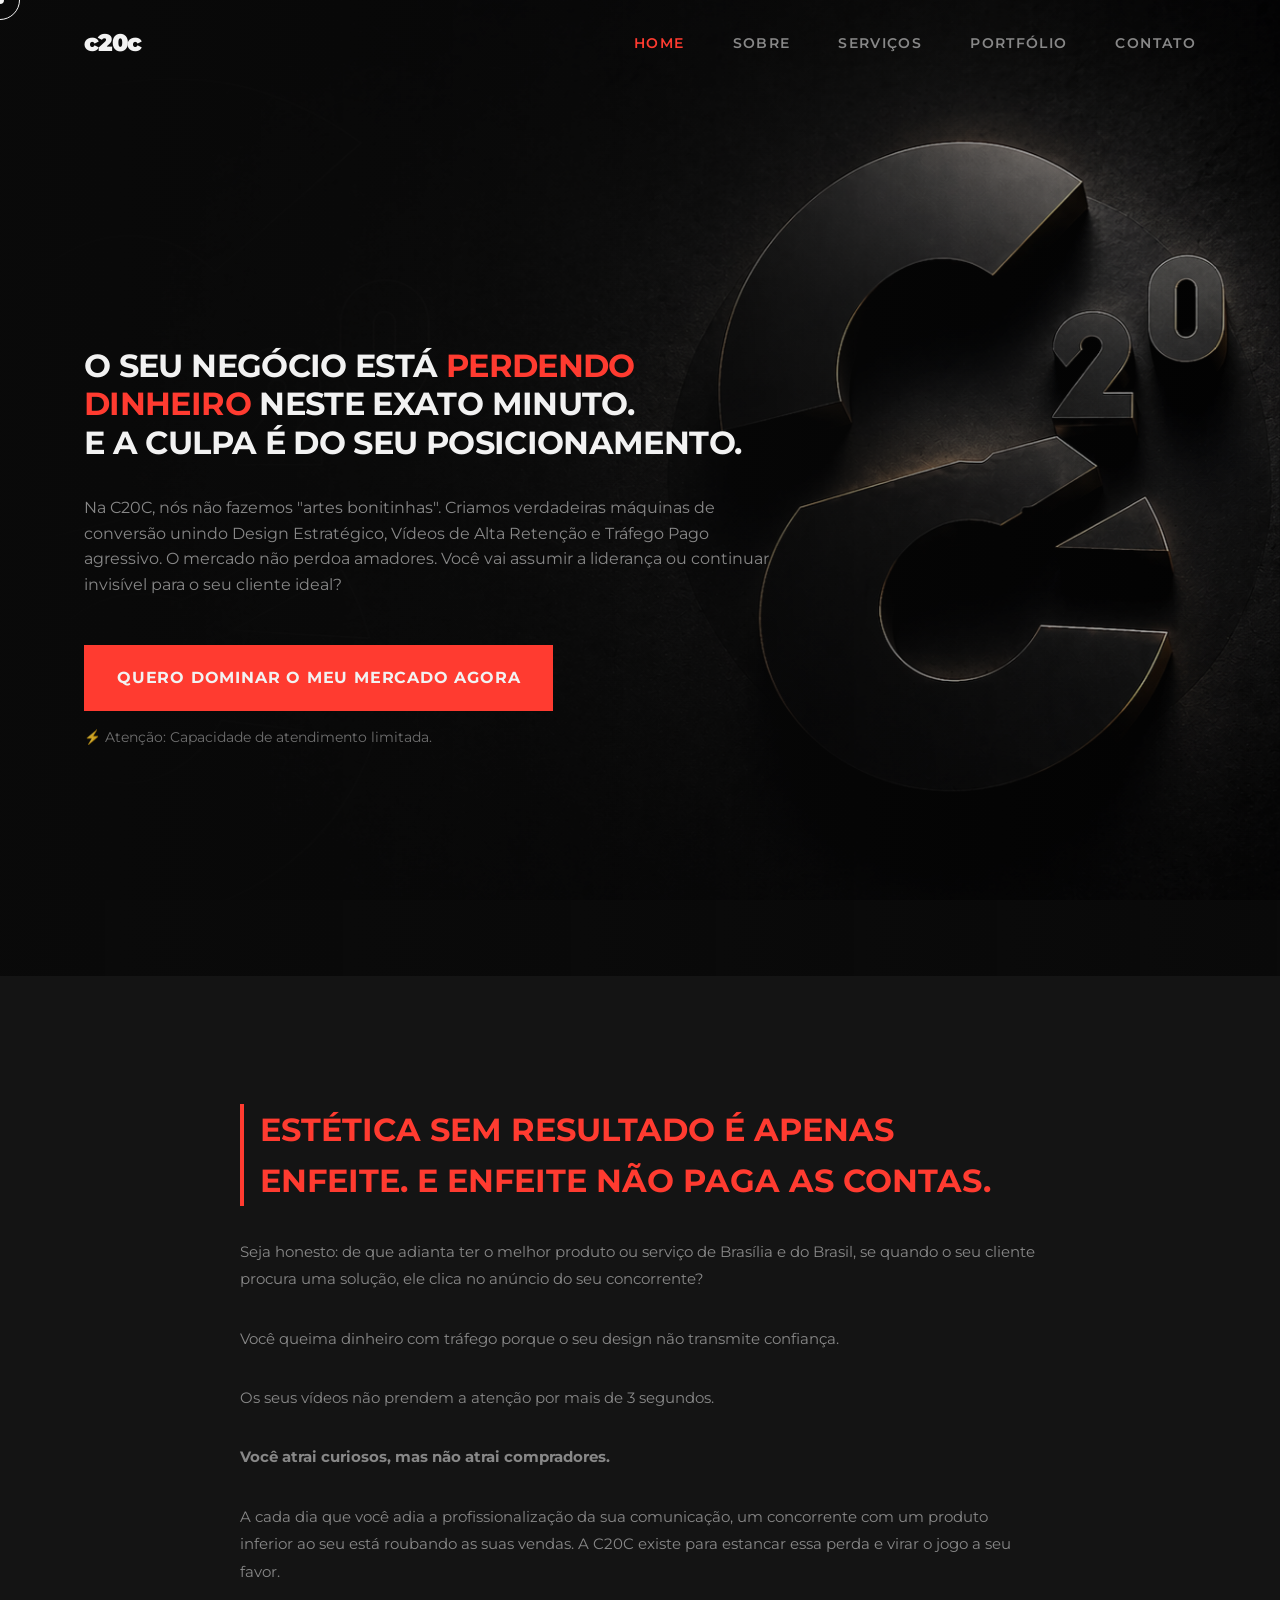
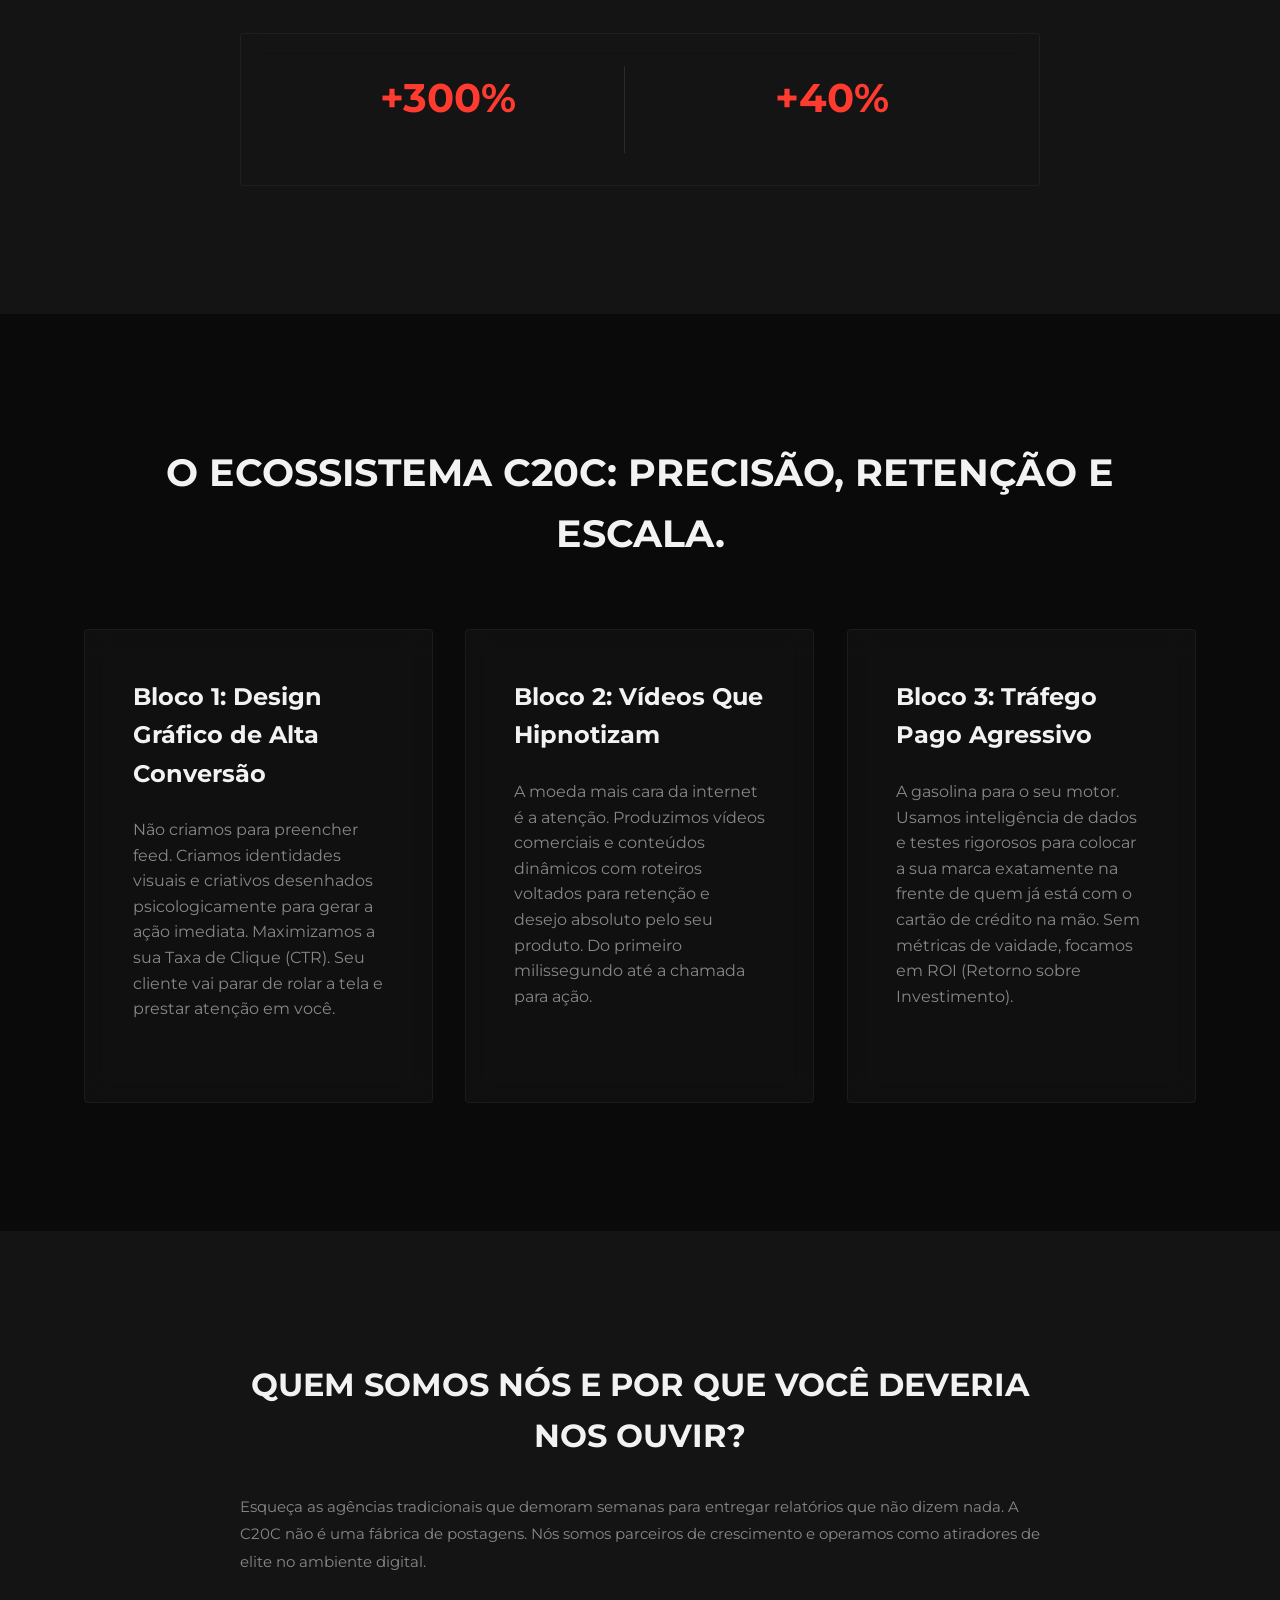
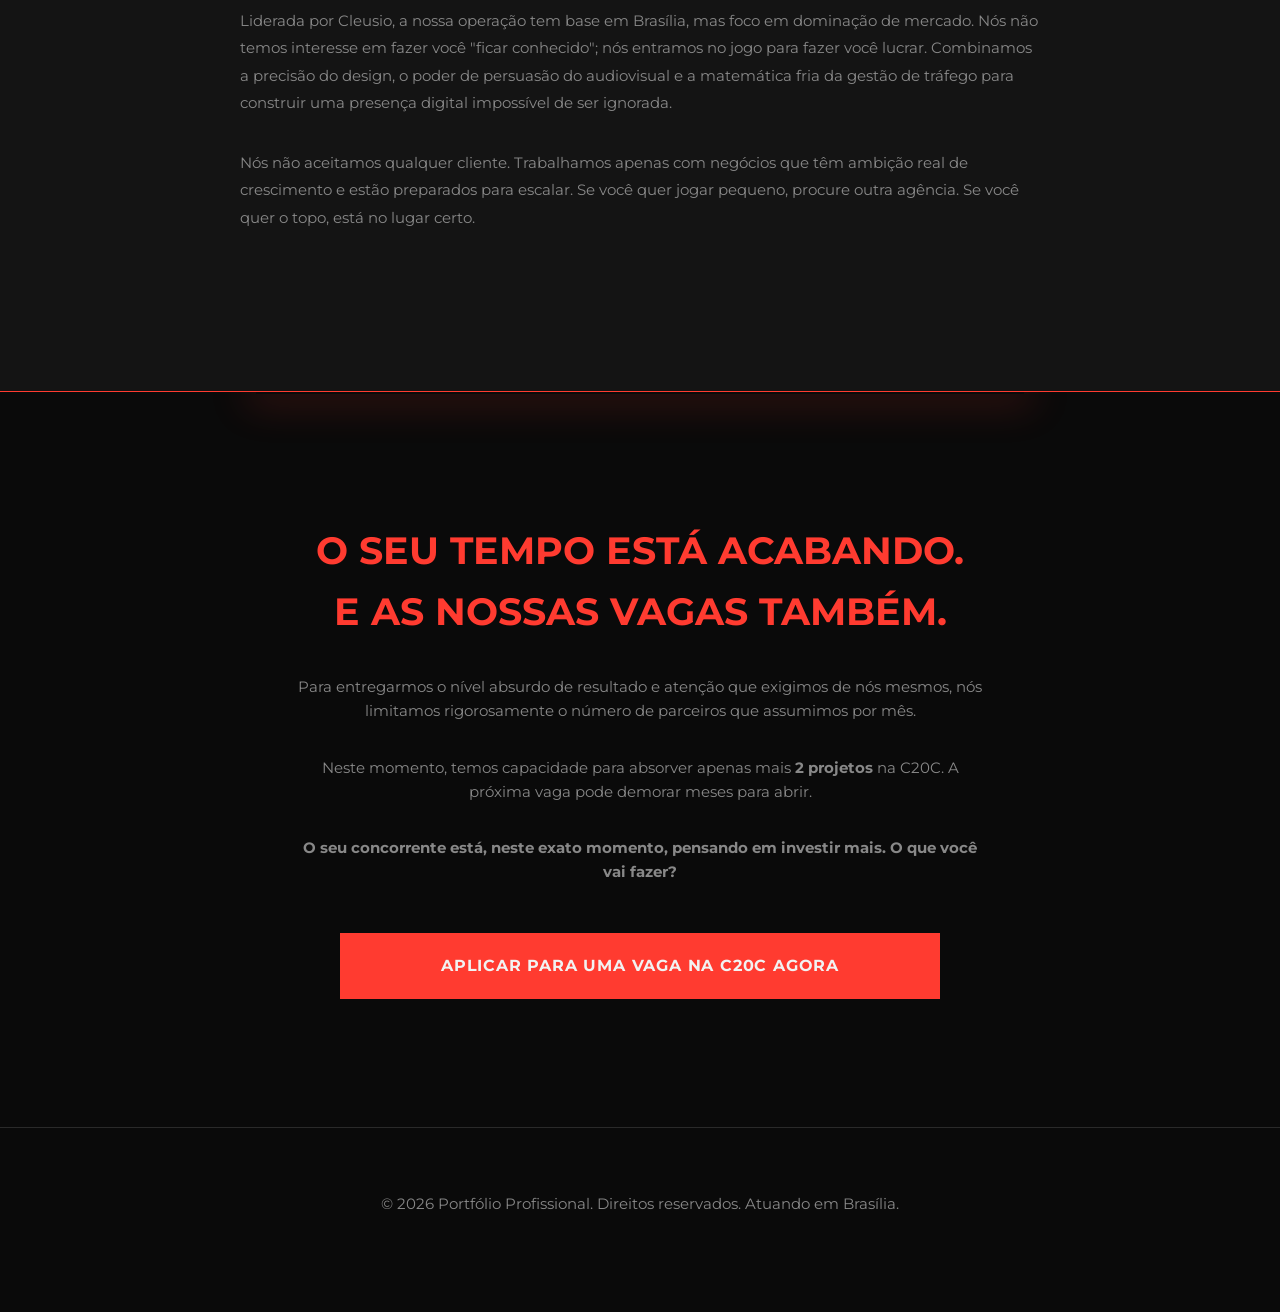
==== commit 74c79aa5: "Restore pristine UTF-8 encoding from original HTML commit and safely apply all optimizations" ====
--- a/index.html
+++ b/index.html
@@ -3,9 +3,9 @@
 <head>
     <meta charset="UTF-8">
     <meta name="viewport" content="width=device-width, initial-scale=1.0">
-    <title>Portf�lio Profissional | Design, V�deo e Tr�fego</title>
+    <title>Portfólio Profissional | Design, Vídeo e Tráfego</title>
     <link rel="stylesheet" href="assets/css/style.css">
-    <!-- Otimiza��o de Carregamento -->
+    <!-- Otimização de Carregamento -->
     <link rel="preload" as="image" href="assets/images/bg-c20c.png">
 </head>
 <body>
@@ -27,8 +27,8 @@
             <ul>
                 <li><a href="index.html" class="active">Home</a></li>
                 <li><a href="sobre.html" class="">Sobre</a></li>
-                <li><a href="servicos.html" class="">Servi�os</a></li>
-                <li><a href="portfolio.html" class="">Portf�lio</a></li>
+                <li><a href="servicos.html" class="">Serviços</a></li>
+                <li><a href="portfolio.html" class="">Portfólio</a></li>
                 <li><a href="contato.html" class="">Contato</a></li>
             </ul>
         </nav>
@@ -38,40 +38,40 @@
 
 
 
-<!-- CABE�ALHO DA LANDING PAGE -->
+<!-- CABEÇALHO DA LANDING PAGE -->
 <section class="section hero-section">
     <div class="container hero-container" style="padding-top: 120px; display: flex; align-items: center; min-height: 80vh;">
         
-        <!-- Coluna Esquerda: Textos e Bot�es -->
+        <!-- Coluna Esquerda: Textos e Botões -->
         <div class="hero-content" style="max-width: 700px; text-align: left;">
             <h1 class="animate-on-scroll" style="font-size: clamp(1.3rem, 2.5vw, 2.2rem); line-height: 1.2; letter-spacing: -0.02em;">
-                O SEU NEG�CIO EST� <span style="color: var(--accent);">PERDENDO DINHEIRO</span> NESTE EXATO MINUTO.<br>E A CULPA � DO SEU POSICIONAMENTO.
+                O SEU NEGÓCIO ESTÁ <span style="color: var(--accent);">PERDENDO DINHEIRO</span> NESTE EXATO MINUTO.<br>E A CULPA É DO SEU POSICIONAMENTO.
             </h1>
             <p class="hero-subtitle animate-on-scroll" style="margin: 2rem 0; font-size: 1rem; color: var(--text-muted);">
-                Na C20C, n�s n�o fazemos "artes bonitinhas". Criamos verdadeiras m�quinas de convers�o unindo Design Estrat�gico, V�deos de Alta Reten��o e Tr�fego Pago agressivo. O mercado n�o perdoa amadores. Voc� vai assumir a lideran�a ou continuar invis�vel para o seu cliente ideal?
+                Na C20C, nós não fazemos "artes bonitinhas". Criamos verdadeiras máquinas de conversão unindo Design Estratégico, Vídeos de Alta Retenção e Tráfego Pago agressivo. O mercado não perdoa amadores. Você vai assumir a liderança ou continuar invisível para o seu cliente ideal?
             </p>
             <div class="cta-group animate-on-scroll" style="display: flex; flex-direction: column; align-items: flex-start; gap: 0.5rem; margin-top: 3rem;">
                 <a href="https://wa.me/244935633735?text=Ol%C3%A1%21%20Quero%20dominar%20o%20meu%20mercado." target="_blank" class="btn btn-giant" style="max-width: fit-content; padding-left: 2rem; padding-right: 2rem;">QUERO DOMINAR O MEU MERCADO AGORA</a>
-                <span style="font-size: 0.85rem; color: var(--text-muted); opacity: 0.8; font-family: var(--font-heading); margin-top: 0.5rem;">� Aten��o: Capacidade de atendimento limitada.</span>
+                <span style="font-size: 0.85rem; color: var(--text-muted); opacity: 0.8; font-family: var(--font-heading); margin-top: 0.5rem;">⚡ Atenção: Capacidade de atendimento limitada.</span>
             </div>
         </div>
 
     </div>
 </section>
 
-<!-- SE��O 1: A DOR E A NECESSIDADE -->
+<!-- SEÇÃO 1: A DOR E A NECESSIDADE -->
 <section class="section" style="background: var(--bg-panel);">
     <div class="container">
         <div style="max-width: 800px; margin: 0 auto;">
             <h2 class="animate-on-scroll" style="color: var(--accent); font-size: clamp(1.3rem, 2.5vw, 2.2rem); margin-bottom: 2rem; border-left: 4px solid var(--accent); padding-left: 1rem;">
-                EST�TICA SEM RESULTADO � APENAS ENFEITE. E ENFEITE N�O PAGA AS CONTAS.
+                ESTÉTICA SEM RESULTADO É APENAS ENFEITE. E ENFEITE NÃO PAGA AS CONTAS.
             </h2>
             <div class="animate-on-scroll" style="font-size: 0.95rem; line-height: 1.8;">
-                <p>Seja honesto: de que adianta ter o melhor produto ou servi�o de Bras�lia e do Brasil, se quando o seu cliente procura uma solu��o, ele clica no an�ncio do seu concorrente?</p>
-                <p>Voc� queima dinheiro com tr�fego porque o seu design n�o transmite confian�a.</p>
-                <p>Os seus v�deos n�o prendem a aten��o por mais de 3 segundos.</p>
-                <p><strong>Voc� atrai curiosos, mas n�o atrai compradores.</strong></p>
-                <p>A cada dia que voc� adia a profissionaliza��o da sua comunica��o, um concorrente com um produto inferior ao seu est� roubando as suas vendas. A C20C existe para estancar essa perda e virar o jogo a seu favor.</p>
+                <p>Seja honesto: de que adianta ter o melhor produto ou serviço de Brasília e do Brasil, se quando o seu cliente procura uma solução, ele clica no anúncio do seu concorrente?</p>
+                <p>Você queima dinheiro com tráfego porque o seu design não transmite confiança.</p>
+                <p>Os seus vídeos não prendem a atenção por mais de 3 segundos.</p>
+                <p><strong>Você atrai curiosos, mas não atrai compradores.</strong></p>
+                <p>A cada dia que você adia a profissionalização da sua comunicação, um concorrente com um produto inferior ao seu está roubando as suas vendas. A C20C existe para estancar essa perda e virar o jogo a seu favor.</p>
             </div>
             
             <!-- Provas -->
@@ -89,55 +89,55 @@
     </div>
 </section>
 
-<!-- SE��O 2: A SOLU��O (O Arsenal da C20C) -->
+<!-- SEÇÃO 2: A SOLUÇÃO (O Arsenal da C20C) -->
 <section class="section">
     <div class="container">
-        <h2 class="animate-on-scroll" style="text-align: center; margin-bottom: 4rem; font-size: clamp(1.5rem, 3vw, 2.5rem);">O ECOSSISTEMA C20C: PRECIS�O, RETEN��O E ESCALA.</h2>
+        <h2 class="animate-on-scroll" style="text-align: center; margin-bottom: 4rem; font-size: clamp(1.5rem, 3vw, 2.5rem);">O ECOSSISTEMA C20C: PRECISÃO, RETENÇÃO E ESCALA.</h2>
         
         <div style="display: grid; grid-template-columns: repeat(auto-fit, minmax(300px, 1fr)); gap: 2rem;">
             <div class="glass-panel animate-on-scroll" style="padding: 3rem;">
-                <h3 style="color: var(--text-main); margin-bottom: 1.5rem; font-size: 1.5rem;">Bloco 1: Design Gr�fico de Alta Convers�o</h3>
-                <p style="font-size: 1rem;">N�o criamos para preencher feed. Criamos identidades visuais e criativos desenhados psicologicamente para gerar a a��o imediata. Maximizamos a sua Taxa de Clique (CTR). Seu cliente vai parar de rolar a tela e prestar aten��o em voc�.</p>
+                <h3 style="color: var(--text-main); margin-bottom: 1.5rem; font-size: 1.5rem;">Bloco 1: Design Gráfico de Alta Conversão</h3>
+                <p style="font-size: 1rem;">Não criamos para preencher feed. Criamos identidades visuais e criativos desenhados psicologicamente para gerar a ação imediata. Maximizamos a sua Taxa de Clique (CTR). Seu cliente vai parar de rolar a tela e prestar atenção em você.</p>
             </div>
             
             <div class="glass-panel animate-on-scroll" style="padding: 3rem;">
-                <h3 style="color: var(--text-main); margin-bottom: 1.5rem; font-size: 1.5rem;">Bloco 2: V�deos Que Hipnotizam</h3>
-                <p style="font-size: 1rem;">A moeda mais cara da internet � a aten��o. Produzimos v�deos comerciais e conte�dos din�micos com roteiros voltados para reten��o e desejo absoluto pelo seu produto. Do primeiro milissegundo at� a chamada para a��o.</p>
+                <h3 style="color: var(--text-main); margin-bottom: 1.5rem; font-size: 1.5rem;">Bloco 2: Vídeos Que Hipnotizam</h3>
+                <p style="font-size: 1rem;">A moeda mais cara da internet é a atenção. Produzimos vídeos comerciais e conteúdos dinâmicos com roteiros voltados para retenção e desejo absoluto pelo seu produto. Do primeiro milissegundo até a chamada para ação.</p>
             </div>
             
             <div class="glass-panel animate-on-scroll" style="padding: 3rem;">
-                <h3 style="color: var(--text-main); margin-bottom: 1.5rem; font-size: 1.5rem;">Bloco 3: Tr�fego Pago Agressivo</h3>
-                <p style="font-size: 1rem;">A gasolina para o seu motor. Usamos intelig�ncia de dados e testes rigorosos para colocar a sua marca exatamente na frente de quem j� est� com o cart�o de cr�dito na m�o. Sem m�tricas de vaidade, focamos em ROI (Retorno sobre Investimento).</p>
+                <h3 style="color: var(--text-main); margin-bottom: 1.5rem; font-size: 1.5rem;">Bloco 3: Tráfego Pago Agressivo</h3>
+                <p style="font-size: 1rem;">A gasolina para o seu motor. Usamos inteligência de dados e testes rigorosos para colocar a sua marca exatamente na frente de quem já está com o cartão de crédito na mão. Sem métricas de vaidade, focamos em ROI (Retorno sobre Investimento).</p>
             </div>
         </div>
     </div>
 </section>
 
-<!-- SE��O 3: SOBRE A AG�NCIA -->
+<!-- SEÇÃO 3: SOBRE A AGÊNCIA -->
 <section class="section" style="background: var(--bg-panel);">
     <div class="container">
         <div style="max-width: 800px; margin: 0 auto; text-align: center;">
-            <h2 class="animate-on-scroll" style="margin-bottom: 2rem; font-size: clamp(1.3rem, 2.5vw, 2.2rem);">QUEM SOMOS N�S E POR QUE VOC� DEVERIA NOS OUVIR?</h2>
+            <h2 class="animate-on-scroll" style="margin-bottom: 2rem; font-size: clamp(1.3rem, 2.5vw, 2.2rem);">QUEM SOMOS NÓS E POR QUE VOCÊ DEVERIA NOS OUVIR?</h2>
             <div class="animate-on-scroll" style="text-align: left; font-size: 0.95rem; line-height: 1.8;">
-                <p>Esque�a as ag�ncias tradicionais que demoram semanas para entregar relat�rios que n�o dizem nada. A C20C n�o � uma f�brica de postagens. N�s somos parceiros de crescimento e operamos como atiradores de elite no ambiente digital.</p>
-                <p>Liderada por Cleusio, a nossa opera��o tem base em Bras�lia, mas foco em domina��o de mercado. N�s n�o temos interesse em fazer voc� "ficar conhecido"; n�s entramos no jogo para fazer voc� lucrar. Combinamos a precis�o do design, o poder de persuas�o do audiovisual e a matem�tica fria da gest�o de tr�fego para construir uma presen�a digital imposs�vel de ser ignorada.</p>
-                <p>N�s n�o aceitamos qualquer cliente. Trabalhamos apenas com neg�cios que t�m ambi��o real de crescimento e est�o preparados para escalar. Se voc� quer jogar pequeno, procure outra ag�ncia. Se voc� quer o topo, est� no lugar certo.</p>
+                <p>Esqueça as agências tradicionais que demoram semanas para entregar relatórios que não dizem nada. A C20C não é uma fábrica de postagens. Nós somos parceiros de crescimento e operamos como atiradores de elite no ambiente digital.</p>
+                <p>Liderada por Cleusio, a nossa operação tem base em Brasília, mas foco em dominação de mercado. Nós não temos interesse em fazer você "ficar conhecido"; nós entramos no jogo para fazer você lucrar. Combinamos a precisão do design, o poder de persuasão do audiovisual e a matemática fria da gestão de tráfego para construir uma presença digital impossível de ser ignorada.</p>
+                <p>Nós não aceitamos qualquer cliente. Trabalhamos apenas com negócios que têm ambição real de crescimento e estão preparados para escalar. Se você quer jogar pequeno, procure outra agência. Se você quer o topo, está no lugar certo.</p>
             </div>
         </div>
     </div>
 </section>
 
-<!-- SE��O 4: ESCASSEZ EXTREMA E CHAMADA FINAL -->
+<!-- SEÇÃO 4: ESCASSEZ EXTREMA E CHAMADA FINAL -->
 <section class="section" style="text-align: center; border-top: 1px solid var(--accent); position: relative; overflow: hidden;">
     <!-- Pseudo glow effect -->
     <div style="position: absolute; top: 0; left: 50%; transform: translateX(-50%); width: 60%; height: 2px; box-shadow: 0 0 40px 10px rgba(255, 59, 48, 0.2);"></div>
     
     <div class="container animate-on-scroll">
-        <h2 style="color: var(--accent); font-size: clamp(1.5rem, 3vw, 2.5rem); margin-bottom: 2rem;">O SEU TEMPO EST� ACABANDO.<br>E AS NOSSAS VAGAS TAMB�M.</h2>
+        <h2 style="color: var(--accent); font-size: clamp(1.5rem, 3vw, 2.5rem); margin-bottom: 2rem;">O SEU TEMPO ESTÁ ACABANDO.<br>E AS NOSSAS VAGAS TAMBÉM.</h2>
         <div style="max-width: 700px; margin: 0 auto 3rem auto; font-size: 1rem;">
-            <p>Para entregarmos o n�vel absurdo de resultado e aten��o que exigimos de n�s mesmos, n�s limitamos rigorosamente o n�mero de parceiros que assumimos por m�s.</p>
-            <p>Neste momento, temos capacidade para absorver apenas mais <strong>2 projetos</strong> na C20C. A pr�xima vaga pode demorar meses para abrir.</p>
-            <p><strong>O seu concorrente est�, neste exato momento, pensando em investir mais. O que voc� vai fazer?</strong></p>
+            <p>Para entregarmos o nível absurdo de resultado e atenção que exigimos de nós mesmos, nós limitamos rigorosamente o número de parceiros que assumimos por mês.</p>
+            <p>Neste momento, temos capacidade para absorver apenas mais <strong>2 projetos</strong> na C20C. A próxima vaga pode demorar meses para abrir.</p>
+            <p><strong>O seu concorrente está, neste exato momento, pensando em investir mais. O que você vai fazer?</strong></p>
         </div>
         
         <a href="https://wa.me/244935633735?text=Ol%C3%A1%21%20Gostaria%20de%20aplicar%20para%20uma%20das%20vagas%20da%20C20C%20com%20urg%C3%AAncia." target="_blank" class="btn btn-giant animate-on-scroll" style="animation: pulse 2s infinite;">APLICAR PARA UMA VAGA NA C20C AGORA</a>
@@ -149,7 +149,7 @@
 </main>
 <footer>
     <div class="container">
-        <p>&copy; 2026 Portf�lio Profissional. Direitos reservados. Atuando em Bras�lia.</p>
+        <p>&copy; 2026 Portfólio Profissional. Direitos reservados. Atuando em Brasília.</p>
     </div>
 </footer>
 
